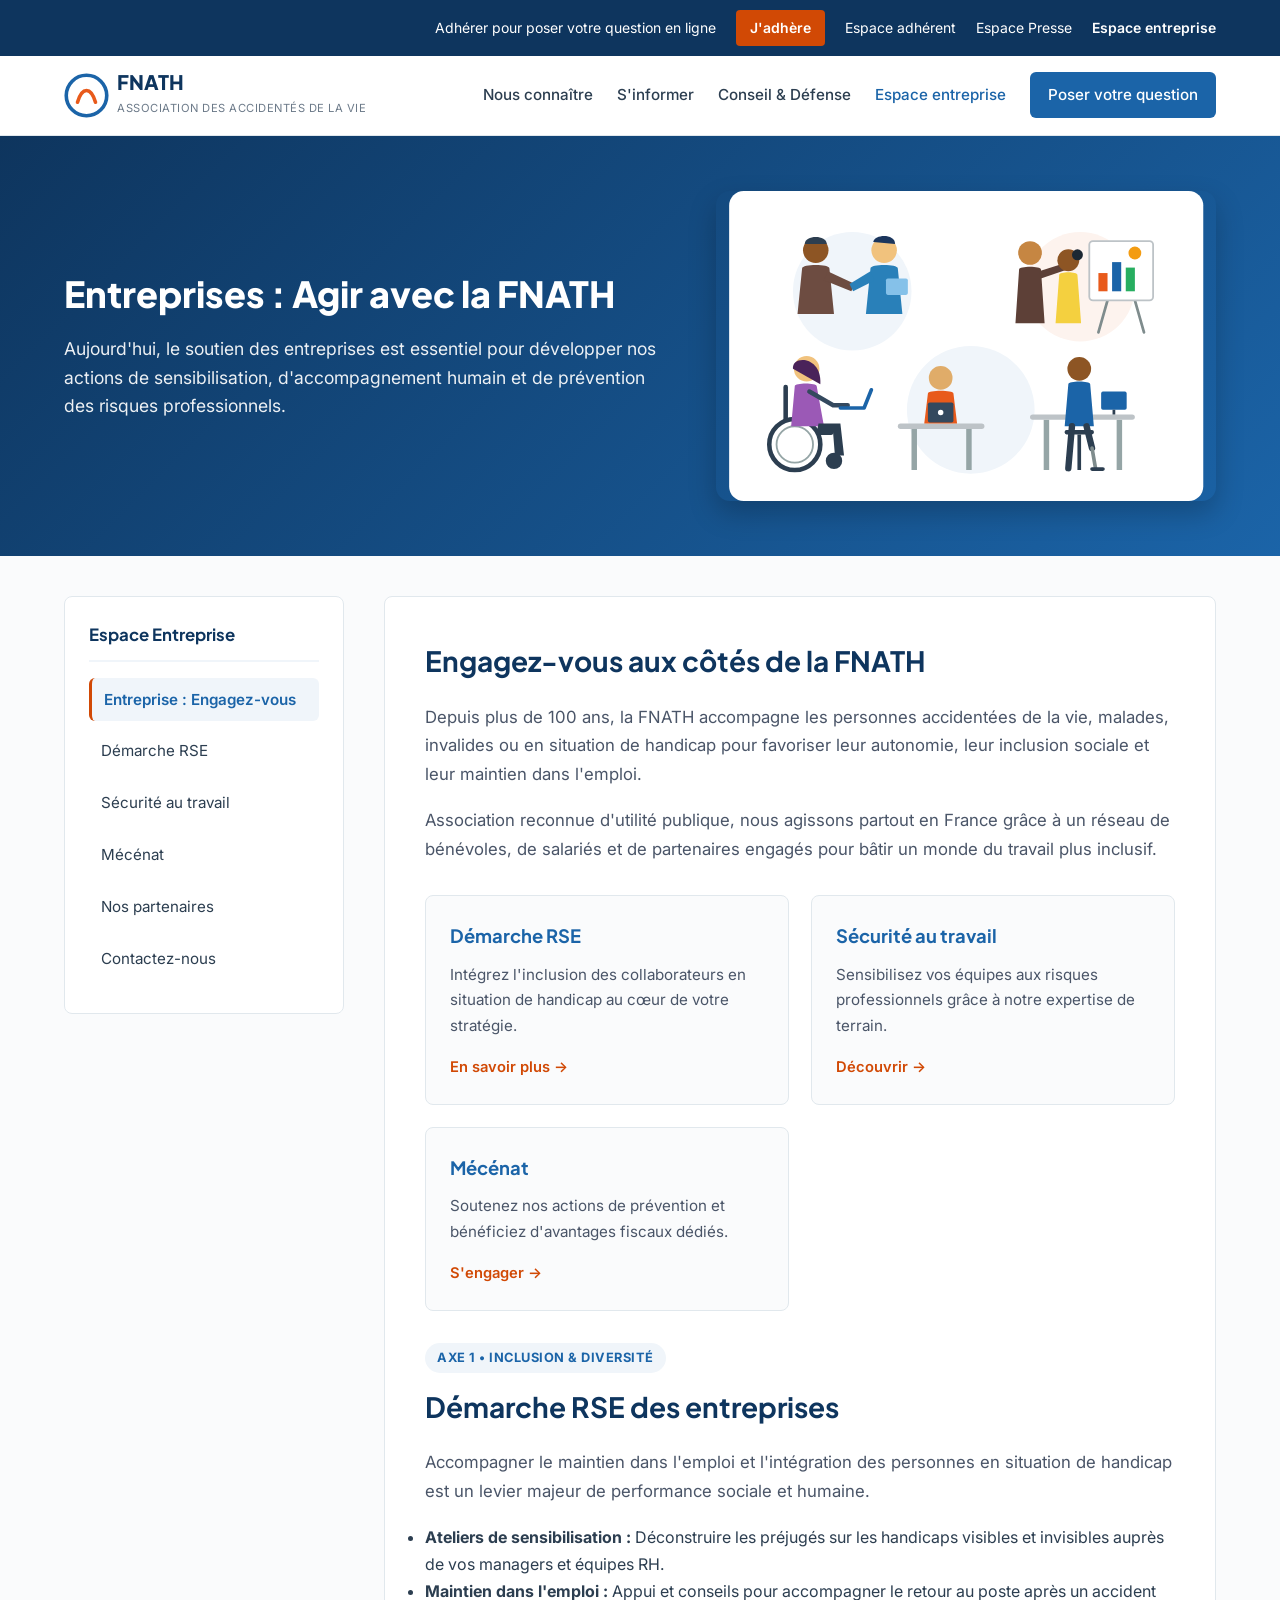
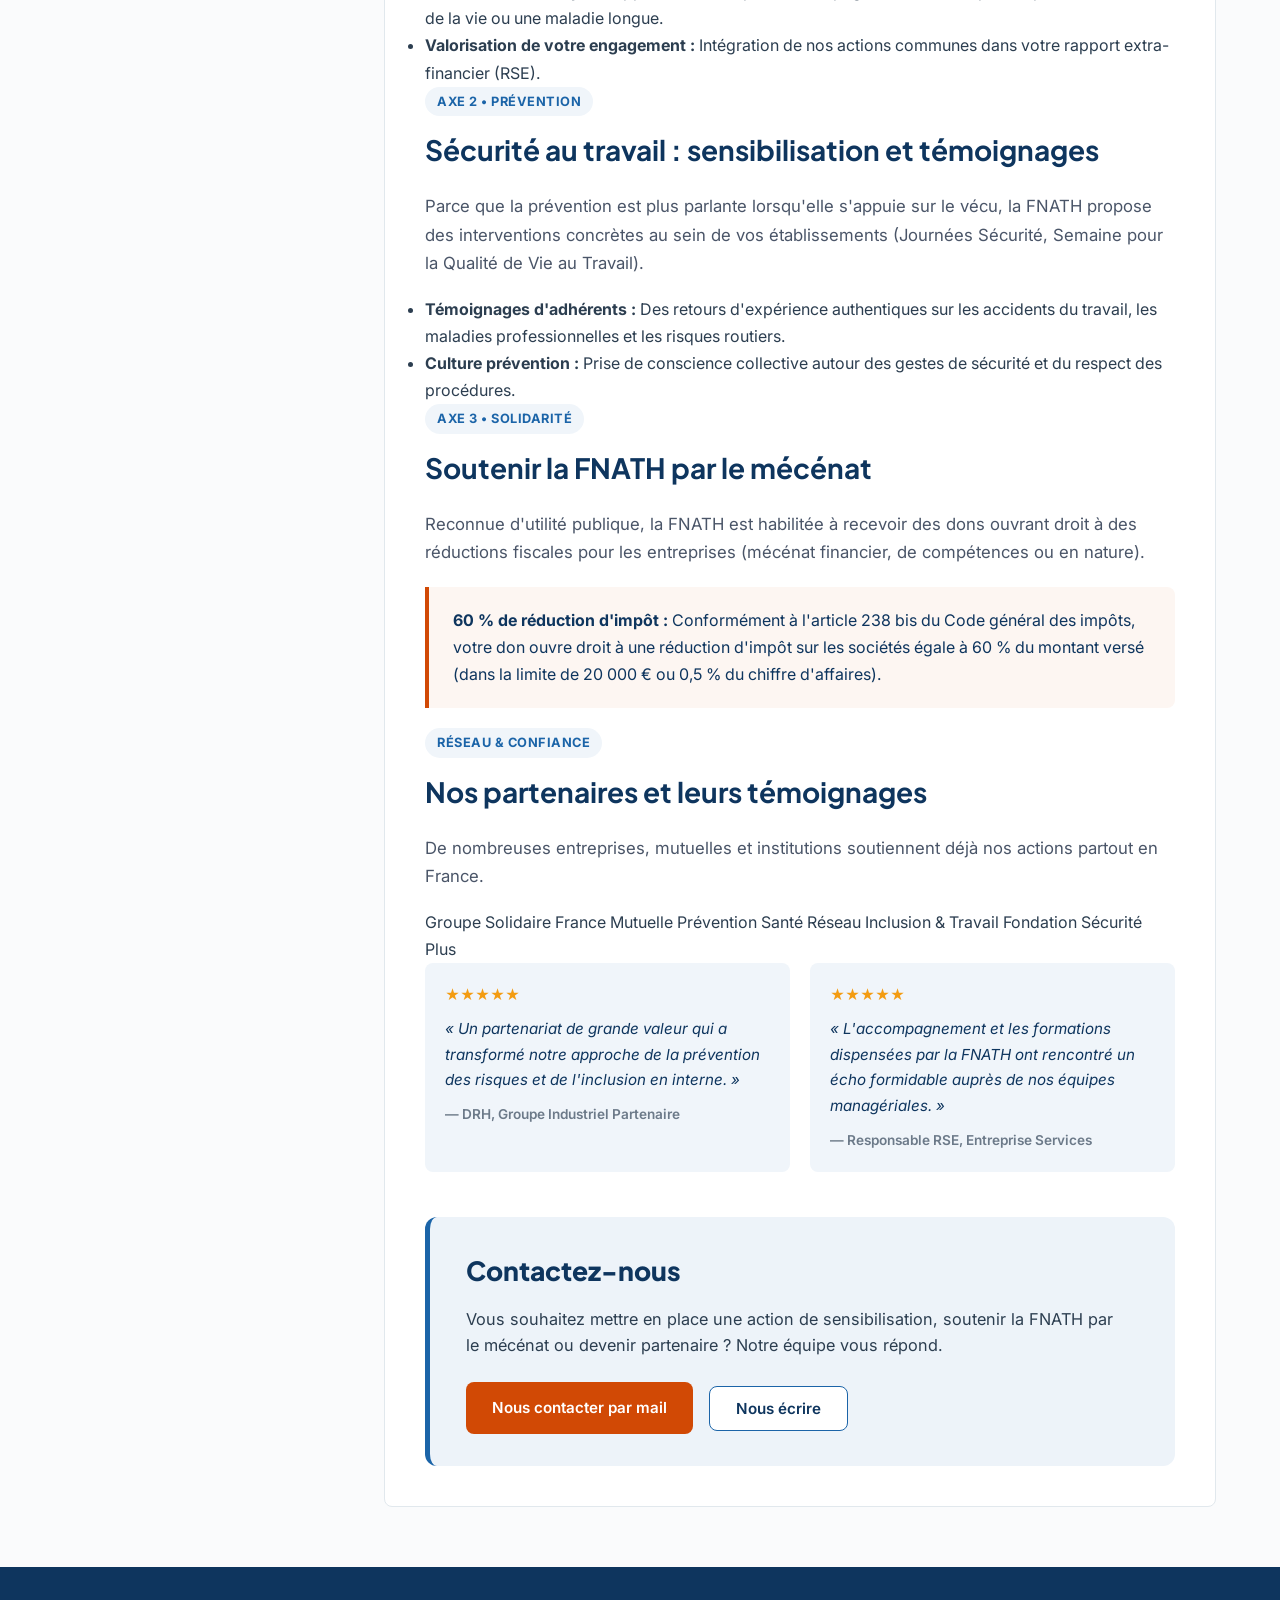
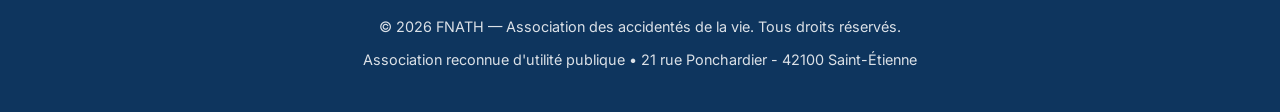
==== index.html @ a6f7bbd9 "Update index.html" ====
<!DOCTYPE html>
<html lang="fr">
<head>
    <meta charset="UTF-8">
    <meta name="viewport" content="width=device-width, initial-scale=1.0">
    <title>Espace Entreprises – Engagez-vous aux côtés de la FNATH</title>
    <!-- Google Fonts -->
    <link rel="preconnect" href="https://fonts.googleapis.com">
    <link rel="preconnect" href="https://fonts.gstatic.com" crossorigin>
    <link href="https://fonts.googleapis.com/css2?family=Inter:wght@400;500;600&family=Plus+Jakarta+Sans:wght@600;700;800&display=swap" rel="stylesheet">
    <link rel="stylesheet" href="style.css">
</head>
<body>

    <!-- Top Bar -->
    <div class="top-bar">
        <a href="#">Adhérer pour poser votre question en ligne</a>
        <a href="#" class="btn-adherer-top">J'adhère</a>
        <a href="#">Espace adhérent</a>
        <a href="#">Espace Presse</a>
        <a href="#" style="font-weight: 600;">Espace entreprise</a>
    </div>

    <!-- Main Header -->
    <header class="main-header">
        <a href="https://www.fnath.org" class="logo-container">
            <div class="logo-svg">
                <svg width="45" height="45" viewBox="0 0 100 100" fill="none" xmlns="http://www.w3.org/2000/svg">
                    <circle cx="50" cy="50" r="45" stroke="#1B64A8" stroke-width="8"/>
                    <path d="M30 65 C40 30, 60 30, 70 65" stroke="#E85A1B" stroke-width="8" stroke-linecap="round"/>
                </svg>
                <div class="logo-text">
                    <h1>FNATH</h1>
                    <span>Association des accidentés de la vie</span>
                </div>
            </div>
        </a>
        <nav class="main-nav">
            <a href="#">Nous connaître</a>
            <a href="#">S'informer</a>
            <a href="#">Conseil & Défense</a>
            <a href="#" class="active">Espace entreprise</a>
            <a href="#" class="btn-question">Poser votre question</a>
        </nav>
    </header>

    <!-- Hero Section avec le dessin vectoriel inclusif -->
    <section class="hero-section">
        <div class="hero-content">
            <h2>Entreprises : Agir avec la FNATH</h2>
            <p>Aujourd'hui, le soutien des entreprises est essentiel pour développer nos actions de sensibilisation, d'accompagnement humain et de prévention des risques professionnels.</p>
        </div>
        <div class="hero-illustration">
            <svg viewBox="0 0 520 340" fill="none" xmlns="http://www.w3.org/2000/svg" role="img" aria-label="Illustration de collaborateurs en situation de handicap travaillant ensemble">
                <rect width="520" height="340" rx="16" fill="#FFFFFF"/>
                <circle cx="135" cy="110" r="65" fill="#F0F5FA"/>
                <circle cx="385" cy="105" r="60" fill="#FDF3EE"/>
                <circle cx="265" cy="240" r="70" fill="#F0F5FA"/>

                <!-- Scène 1 : Poignée de main -->
                <circle cx="95" cy="65" r="14" fill="#8D5524"/>
                <path d="M83 58 C83 48, 107 48, 107 58" fill="#2C3E50"/>
                <path d="M75 135 L80 85 C80 80, 110 80, 110 85 L115 135 Z" fill="#6D4C41"/>
                <path d="M108 88 L138 102 L134 110 L104 98 Z" fill="#6D4C41"/>
                <circle cx="170" cy="65" r="14" fill="#F1C27D"/>
                <path d="M158 56 C160 47, 182 47, 182 58" fill="#1B365D"/>
                <path d="M150 135 L155 85 C155 80, 185 80, 185 85 L190 135 Z" fill="#2980B9"/>
                <path d="M155 88 L132 102 L136 110 L160 98 Z" fill="#2980B9"/>
                <rect x="172" y="96" width="24" height="18" rx="2" fill="#85C1E9"/>

                <!-- Scène 2 : Présentation -->
                <line x1="415" y1="120" x2="405" y2="155" stroke="#7F8C8D" stroke-width="3" stroke-linecap="round"/>
                <line x1="445" y1="120" x2="455" y2="155" stroke="#7F8C8D" stroke-width="3" stroke-linecap="round"/>
                <rect x="395" y="55" width="70" height="65" rx="4" fill="#FFFFFF" stroke="#BDC3C7" stroke-width="2"/>
                <rect x="405" y="90" width="10" height="20" fill="#E85A1B"/>
                <rect x="420" y="78" width="10" height="32" fill="#1B64A8"/>
                <rect x="435" y="84" width="10" height="26" fill="#27AE60"/>
                <circle cx="445" cy="68" r="7" fill="#F39C12"/>
                <circle cx="330" cy="68" r="13" fill="#C68642"/>
                <path d="M314 145 L318 86 C318 82, 342 82, 342 86 L346 145 Z" fill="#5D4037"/>
                <path d="M340 88 L372 78 L374 85 L342 96 Z" fill="#5D4037"/>
                <circle cx="372" cy="76" r="12" fill="#8D5524"/>
                <circle cx="382" cy="70" r="6" fill="#1C2833"/>
                <path d="M358 145 L362 92 C362 88, 382 88, 382 92 L386 145 Z" fill="#F4D03F"/>

                <!-- Scène 3 : Fauteuil roulant -->
                <path d="M62 215 L62 265 L112 265" stroke="#2C3E50" stroke-width="5" stroke-linecap="round" stroke-linejoin="round"/>
                <circle cx="72" cy="278" r="28" stroke="#2C3E50" stroke-width="5" fill="#FFFFFF"/>
                <circle cx="72" cy="278" r="20" stroke="#95A5A6" stroke-width="2"/>
                <circle cx="115" cy="296" r="9" fill="#2C3E50"/>
                <circle cx="85" cy="195" r="14" fill="#F1C27D"/>
                <path d="M70 195 C68 180, 102 180, 100 212" fill="#4A235A"/>
                <path d="M68 258 L72 214 C72 210, 96 210, 96 214 L104 258 Z" fill="#9B59B6"/>
                <path d="M98 255 L122 255 L126 290 L116 290 L114 265 L96 265 Z" fill="#2C3E50"/>
                <path d="M88 220 L114 235 L130 235" stroke="#34495E" stroke-width="5" stroke-linecap="round"/>
                <path d="M122 238 L148 238 L156 218" stroke="#1B64A8" stroke-width="4" stroke-linecap="round" stroke-linejoin="round"/>

                <!-- Scène 4 : Bureau -->
                <rect x="185" y="255" width="95" height="6" rx="3" fill="#BDC3C7"/>
                <rect x="200" y="261" width="6" height="45" fill="#95A5A6"/>
                <rect x="260" y="261" width="6" height="45" fill="#95A5A6"/>
                <circle cx="232" cy="205" r="13" fill="#E0AC69"/>
                <path d="M214 255 L218 222 C218 218, 246 218, 246 222 L250 255 Z" fill="#E85A1B"/>
                <rect x="218" y="232" width="28" height="22" rx="2" fill="#34495E"/>
                <circle cx="232" cy="243" r="3" fill="#FFFFFF"/>

                <!-- Scène 5 : Prothèse -->
                <rect x="330" y="245" width="115" height="6" rx="3" fill="#BDC3C7"/>
                <rect x="345" y="251" width="6" height="55" fill="#95A5A6"/>
                <rect x="425" y="251" width="6" height="55" fill="#95A5A6"/>
                <rect x="368" y="262" width="32" height="5" rx="2" fill="#2C3E50"/>
                <line x1="384" y1="267" x2="384" y2="306" stroke="#2C3E50" stroke-width="4"/>
                <circle cx="384" cy="195" r="13" fill="#8D5524"/>
                <path d="M368 258 L372 212 C372 208, 396 208, 396 212 L400 258 Z" fill="#1B64A8"/>
                <path d="M376 258 L372 304" stroke="#2C3E50" stroke-width="7" stroke-linecap="round"/>
                <path d="M392 258 L398 282" stroke="#2C3E50" stroke-width="7" stroke-linecap="round"/>
                <line x1="398" y1="282" x2="402" y2="305" stroke="#7F8C8D" stroke-width="4" stroke-linecap="round"/>
                <path d="M398 305 L410 305" stroke="#2C3E50" stroke-width="4" stroke-linecap="round"/>
                <rect x="408" y="220" width="28" height="20" rx="2" fill="#1B64A8"/>
                <line x1="422" y1="240" x2="422" y2="245" stroke="#2C3E50" stroke-width="3"/>
            </svg>
        </div>
    </section>

    <!-- Layout with Sidebar & Content -->
    <div class="container-layout">
        <!-- Sidebar Navigation avec ancres fonctionnelles -->
        <aside class="sidebar">
            <h3>Espace Entreprise</h3>
            <ul>
                <li><a href="#engager" class="active">Entreprise : Engagez-vous</a></li>
                <li><a href="#demarche-rse">Démarche RSE</a></li>
                <li><a href="#securite-travail">Sécurité au travail</a></li>
                <li><a href="#mecenat">Mécénat</a></li>
                <li><a href="#partenaires">Nos partenaires</a></li>
                <li><a href="#contactez-nous">Contactez-nous</a></li>
            </ul>
        </aside>

        <!-- Main Content Area -->
        <main class="content-main">
            <!-- 1. Introduction -->
            <section id="engager" class="content-section">
                <h2>Engagez-vous aux côtés de la FNATH</h2>
                <p>Depuis plus de 100 ans, la FNATH accompagne les personnes accidentées de la vie, malades, invalides ou en situation de handicap pour favoriser leur autonomie, leur inclusion sociale et leur maintien dans l'emploi.</p>
                <p>Association reconnue d'utilité publique, nous agissons partout en France grâce à un réseau de bénévoles, de salariés et de partenaires engagés pour bâtir un monde du travail plus inclusif.</p>

                <div class="pillars-grid">
                    <div class="pillar-card">
                        <h3>Démarche RSE</h3>
                        <p>Intégrez l'inclusion des collaborateurs en situation de handicap au cœur de votre stratégie.</p>
                        <a href="#demarche-rse" class="card-link">En savoir plus →</a>
                    </div>
                    <div class="pillar-card">
                        <h3>Sécurité au travail</h3>
                        <p>Sensibilisez vos équipes aux risques professionnels grâce à notre expertise de terrain.</p>
                        <a href="#securite-travail" class="card-link">Découvrir →</a>
                    </div>
                    <div class="pillar-card">
                        <h3>Mécénat</h3>
                        <p>Soutenez nos actions de prévention et bénéficiez d'avantages fiscaux dédiés.</p>
                        <a href="#mecenat" class="card-link">S'engager →</a>
                    </div>
                </div>
            </section>

            <!-- 2. Rubrique Démarche RSE -->
            <section id="demarche-rse" class="content-section section-divider">
                <span class="section-badge">Axe 1 • Inclusion & Diversité</span>
                <h2>Démarche RSE des entreprises</h2>
                <p>Accompagner le maintien dans l'emploi et l'intégration des personnes en situation de handicap est un levier majeur de performance sociale et humaine.</p>
                <ul class="feature-list">
                    <li><strong>Ateliers de sensibilisation :</strong> Déconstruire les préjugés sur les handicaps visibles et invisibles auprès de vos managers et équipes RH.</li>
                    <li><strong>Maintien dans l'emploi :</strong> Appui et conseils pour accompagner le retour au poste après un accident de la vie ou une maladie longue.</li>
                    <li><strong>Valorisation de votre engagement :</strong> Intégration de nos actions communes dans votre rapport extra-financier (RSE).</li>
                </ul>
            </section>

            <!-- 3. Rubrique Sécurité au travail -->
            <section id="securite-travail" class="content-section section-divider">
                <span class="section-badge">Axe 2 • Prévention</span>
                <h2>Sécurité au travail : sensibilisation et témoignages</h2>
                <p>Parce que la prévention est plus parlante lorsqu'elle s'appuie sur le vécu, la FNATH propose des interventions concrètes au sein de vos établissements (Journées Sécurité, Semaine pour la Qualité de Vie au Travail).</p>
                <ul class="feature-list">
                    <li><strong>Témoignages d'adhérents :</strong> Des retours d'expérience authentiques sur les accidents du travail, les maladies professionnelles et les risques routiers.</li>
                    <li><strong>Culture prévention :</strong> Prise de conscience collective autour des gestes de sécurité et du respect des procédures.</li>
                </ul>
            </section>

            <!-- 4. Rubrique Mécénat -->
            <section id="mecenat" class="content-section section-divider">
                <span class="section-badge">Axe 3 • Solidarité</span>
                <h2>Soutenir la FNATH par le mécénat</h2>
                <p>Reconnue d'utilité publique, la FNATH est habilitée à recevoir des dons ouvrant droit à des réductions fiscales pour les entreprises (mécénat financier, de compétences ou en nature).</p>
                <div class="mecenat-highlight">
                    <strong>60 % de réduction d'impôt :</strong> Conformément à l'article 238 bis du Code général des impôts, votre don ouvre droit à une réduction d'impôt sur les sociétés égale à 60 % du montant versé (dans la limite de 20 000 € ou 0,5 % du chiffre d'affaires).
                </div>
            </section>

            <!-- 5. Rubrique Nos partenaires & Avis -->
            <section id="partenaires" class="content-section section-divider">
                <span class="section-badge">Réseau & Confiance</span>
                <h2>Nos partenaires et leurs témoignages</h2>
                <p>De nombreuses entreprises, mutuelles et institutions soutiennent déjà nos actions partout en France.</p>
                
                <div class="partners-logos">
                    <span class="partner-pill">Groupe Solidaire France</span>
                    <span class="partner-pill">Mutuelle Prévention Santé</span>
                    <span class="partner-pill">Réseau Inclusion & Travail</span>
                    <span class="partner-pill">Fondation Sécurité Plus</span>
                </div>

                <div class="testimonials-grid">
                    <div class="testimonial-card">
                        <div class="stars">★★★★★</div>
                        <p>« Un partenariat de grande valeur qui a transformé notre approche de la prévention des risques et de l'inclusion en interne. »</p>
                        <div class="testimonial-author">— DRH, Groupe Industriel Partenaire</div>
                    </div>
                    <div class="testimonial-card">
                        <div class="stars">★★★★★</div>
                        <p>« L'accompagnement et les formations dispensées par la FNATH ont rencontré un écho formidable auprès de nos équipes managériales. »</p>
                        <div class="testimonial-author">— Responsable RSE, Entreprise Services</div>
                    </div>
                </div>
            </section>

            <!-- 6. Rubrique Contactez-nous -->
            <section class="contact-card-fnath" id="contactez-nous">
                <h3>Contactez-nous</h3>
                <p>Vous souhaitez mettre en place une action de sensibilisation, soutenir la FNATH par le mécénat ou devenir partenaire ? Notre équipe vous répond.</p>
                <div class="contact-actions">
                    <a href="mailto:communication@fnath.com" class="btn-mail-orange">Nous contacter par mail</a>
                    <button type="button" class="btn-ecrire-outline" id="btn-toggle-form">Nous écrire</button>
                </div>

                <form class="contact-inline-form" id="contact-form" hidden>
                    <div class="form-row">
                        <input type="text" placeholder="Nom de votre entreprise" required>
                        <input type="email" placeholder="Votre email professionnel" required>
                    </div>
                    <textarea rows="3" placeholder="Votre message (RSE, sécurité au travail, mécénat, partenariat...)" required></textarea>
                    <button type="submit" class="btn-mail-orange">Envoyer le message</button>
                    <span class="form-feedback" id="form-feedback"></span>
                </form>
            </section>
        </main>
    </div>

    <!-- Footer -->
    <footer>
        <p>&copy; 2026 FNATH — Association des accidentés de la vie. Tous droits réservés.</p>
        <p>Association reconnue d'utilité publique • 21 rue Ponchardier - 42100 Saint-Étienne</p>
    </footer>

    <script src="script.js"></script>
</body>
</html>
---- style.css ----
:root {
    --fnath-dark: #0E355E;
    --fnath-blue: #1B64A8;
    --fnath-blue-light: #F0F5FA;
    --fnath-orange: #D14905;
    --fnath-orange-hover: #B83D00;
    --fnath-text: #2C3E50;
    --fnath-gray: #6C7A89;
    --fnath-bg: #FAFBFC;
    --fnath-border: #E1E8ED;
}

html {
    scroll-behavior: smooth;
}

* {
    box-sizing: border-box;
    margin: 0;
    padding: 0;
}

body {
    font-family: 'Inter', sans-serif;
    color: var(--fnath-text);
    background-color: var(--fnath-bg);
    line-height: 1.7;
}

h1, h2, h3, h4 {
    font-family: 'Plus Jakarta Sans', sans-serif;
    color: var(--fnath-dark);
}

/* Top Bar */
.top-bar {
    background-color: var(--fnath-dark);
    color: #FFFFFF;
    font-size: 0.875rem;
    padding: 10px 5%;
    display: flex;
    justify-content: flex-end;
    align-items: center;
    gap: 20px;
}

.top-bar a {
    color: #FFFFFF;
    text-decoration: none;
    transition: opacity 0.2s;
}

.top-bar a:hover {
    opacity: 0.8;
}

.btn-adherer-top {
    background-color: var(--fnath-orange);
    color: #FFFFFF !important;
    padding: 6px 14px;
    border-radius: 4px;
    font-weight: 600;
}

/* Main Header */
.main-header {
    background-color: #FFFFFF;
    border-bottom: 1px solid var(--fnath-border);
    padding: 15px 5%;
    display: flex;
    justify-content: space-between;
    align-items: center;
    position: sticky;
    top: 0;
    z-index: 1000;
}

.logo-container {
    display: flex;
    align-items: center;
    gap: 12px;
    text-decoration: none;
}

.logo-svg {
    display: flex;
    align-items: center;
    gap: 8px;
}

.logo-text h1 {
    font-size: 1.25rem;
    font-weight: 800;
    color: var(--fnath-dark);
    line-height: 1.1;
}

.logo-text span {
    font-size: 0.7rem;
    color: var(--fnath-gray);
    text-transform: uppercase;
    letter-spacing: 0.5px;
}

.main-nav {
    display: flex;
    align-items: center;
    gap: 24px;
}

.main-nav a {
    text-decoration: none;
    color: var(--fnath-text);
    font-weight: 500;
    font-size: 0.95rem;
    transition: color 0.2s;
}

.main-nav a:hover, .main-nav a.active {
    color: var(--fnath-blue);
}

.btn-question {
    background-color: var(--fnath-blue);
    color: #FFFFFF !important;
    padding: 10px 18px;
    border-radius: 6px;
    font-weight: 600;
    font-size: 0.9rem;
    transition: background 0.2s;
}

.btn-question:hover {
    background-color: var(--fnath-dark);
}

/* Hero Section */
.hero-section {
    background: linear-gradient(135deg, var(--fnath-dark) 0%, var(--fnath-blue) 100%);
    color: #FFFFFF;
    padding: 55px 5%;
    display: grid;
    grid-template-columns: 1.1fr 0.9fr;
    gap: 40px;
    align-items: center;
}

.hero-content h2 {
    font-size: 2.25rem;
    color: #FFFFFF;
    margin-bottom: 20px;
    font-weight: 800;
    line-height: 1.2;
}

.hero-content p {
    font-size: 1.1rem;
    opacity: 0.92;
    line-height: 1.6;
}

.hero-illustration svg {
    width: 100%;
    height: auto;
    max-height: 310px;
    border-radius: 14px;
    box-shadow: 0 12px 28px rgba(0, 0, 0, 0.22);
    display: block;
}

/* Layout with Sidebar */
.container-layout {
    max-width: 1280px;
    margin: 40px auto;
    padding: 0 5%;
    display: grid;
    grid-template-columns: 280px 1fr;
    gap: 40px;
}

/* Sidebar */
.sidebar {
    background: #FFFFFF;
    border: 1px solid var(--fnath-border);
    border-radius: 8px;
    padding: 24px;
    height: fit-content;
    position: sticky;
    top: 100px;
}

.sidebar h3 {
    font-size: 1.05rem;
    font-weight: 700;
    color: var(--fnath-dark);
    margin-bottom: 16px;
    padding-bottom: 10px;
    border-bottom: 2px solid var(--fnath-blue-light);
}

.sidebar ul {
    list-style: none;
}

.sidebar li {
    margin-bottom: 8px;
}

.sidebar a {
    text-decoration: none;
    color: var(--fnath-text);
    font-size: 0.95rem;
    display: block;
    padding: 9px 12px;
    border-radius: 6px;
    transition: all 0.2s;
}

.sidebar a:hover {
    background-color: var(--fnath-blue-light);
    color: var(--fnath-blue);
}

.sidebar a.active {
    background-color: var(--fnath-blue-light);
    color: var(--fnath-blue);
    font-weight: 600;
    border-left: 3px solid var(--fnath-orange);
}

/* Main Content */
.content-main {
    background: #FFFFFF;
    border: 1px solid var(--fnath-border);
    border-radius: 8px;
    padding: 40px;
}

.page-view[hidden] {
    display: none;
}

.page-view {
    animation: fadeIn 0.25s ease-in-out;
}

@keyframes fadeIn {
    from { opacity: 0; transform: translateY(6px); }
    to { opacity: 1; transform: translateY(0); }
}

.back-link {
    display: inline-block;
    color: var(--fnath-blue);
    text-decoration: none;
    font-weight: 600;
    font-size: 0.9rem;
    margin-bottom: 16px;
}

.back-link:hover {
    text-decoration: underline;
}

.section-badge {
    display: inline-block;
    background-color: var(--fnath-blue-light);
    color: var(--fnath-blue);
    font-size: 0.8rem;
    font-weight: 700;
    text-transform: uppercase;
    letter-spacing: 0.5px;
    padding: 4px 12px;
    border-radius: 20px;
    margin-bottom: 10px;
}

.content-main h2 {
    font-size: 1.75rem;
    margin-bottom: 18px;
    color: var(--fnath-dark);
}

.content-main p {
    margin-bottom: 18px;
    font-size: 1.05rem;
    color: #4A5568;
}

/* Cards Grid (Accueil) */
.pillars-grid {
    display: grid;
    grid-template-columns: repeat(auto-fit, minmax(240px, 1fr));
    gap: 22px;
    margin: 32px 0;
}

.pillar-card {
    background: var(--fnath-bg);
    border: 1px solid var(--fnath-border);
    border-radius: 8px;
    padding: 24px;
    display: flex;
    flex-direction: column;
    justify-content: space-between;
    transition: transform 0.2s, box-shadow 0.2s;
}

.pillar-card:hover {
    transform: translateY(-3px);
    box-shadow: 0 8px 20px rgba(0,0,0,0.06);
    border-color: var(--fnath-blue);
}

.pillar-card h3 {
    font-size: 1.15rem;
    color: var(--fnath-blue);
    margin-bottom: 10px;
}

.pillar-card p {
    font-size: 0.95rem;
    margin-bottom: 16px;
}

.card-link {
    color: var(--fnath-orange);
    text-decoration: none;
    font-weight: 600;
    font-size: 0.92rem;
}

.card-link:hover {
    text-decoration: underline;
}

/* Sous-pages détaillées (Blocs épurés) */
.detail-cards {
    display: grid;
    grid-template-columns: 1fr;
    gap: 18px;
    margin-top: 25px;
}

.detail-item {
    background-color: var(--fnath-bg);
    border: 1px solid var(--fnath-border);
    border-left: 4px solid var(--fnath-blue);
    border-radius: 8px;
    padding: 22px 24px;
}

.detail-item h4 {
    font-size: 1.1rem;
    color: var(--fnath-dark);
    margin-bottom: 8px;
}

.detail-item p {
    margin-bottom: 0;
    font-size: 0.98rem;
}

.mecenat-highlight {
    background-color: #FDF6F2;
    border-left: 4px solid var(--fnath-orange);
    padding: 20px 24px;
    border-radius: 0 8px 8px 0;
    color: var(--fnath-dark);
    font-size: 1rem;
    margin: 20px 0;
}

/* Testimonials Section */
.testimonials-section {
    margin-top: 45px;
    padding-top: 35px;
    border-top: 1px solid var(--fnath-border);
    scroll-margin-top: 110px;
}

.testimonials-section h3 {
    font-size: 1.35rem;
    margin-bottom: 22px;
}

.testimonials-grid {
    display: grid;
    grid-template-columns: repeat(auto-fit, minmax(280px, 1fr));
    gap: 20px;
}

.testimonial-card {
    background: var(--fnath-blue-light);
    border-radius: 8px;
    padding: 20px;
}

.stars {
    color: #F39C12;
    margin-bottom: 8px;
    font-size: 0.9rem;
}

.testimonial-card p {
    font-size: 0.95rem;
    font-style: italic;
    color: var(--fnath-dark);
    margin-bottom: 10px;
}

.testimonial-author {
    font-size: 0.85rem;
    font-weight: 600;
    color: var(--fnath-gray);
}

/* Rubrique Contactez-nous */
.contact-card-fnath {
    background-color: #EDF3F9;
    border-left: 5px solid var(--fnath-blue);
    border-radius: 12px;
    padding: 32px 36px;
    margin-top: 45px;
    scroll-margin-top: 110px;
}

.contact-card-fnath h3 {
    font-size: 1.65rem;
    font-weight: 800;
    color: var(--fnath-dark);
    margin-bottom: 12px;
}

.contact-card-fnath p {
    color: #2C3E50;
    font-size: 1.02rem;
    max-width: 650px;
    margin-bottom: 24px;
    line-height: 1.6;
}

.contact-actions {
    display: flex;
    flex-wrap: wrap;
    gap: 16px;
    align-items: center;
}

.btn-mail-orange {
    background-color: var(--fnath-orange);
    color: #FFFFFF;
    padding: 13px 26px;
    border-radius: 8px;
    text-decoration: none;
    font-weight: 600;
    font-size: 0.95rem;
    border: none;
    cursor: pointer;
    transition: background-color 0.2s;
    display: inline-block;
}

.btn-mail-orange:hover {
    background-color: var(--fnath-orange-hover);
}

.btn-ecrire-outline {
    background-color: #FFFFFF;
    color: var(--fnath-dark);
    border: 1.5px solid var(--fnath-blue);
    padding: 12px 26px;
    border-radius: 8px;
    font-weight: 600;
    font-size: 0.95rem;
    font-family: inherit;
    cursor: pointer;
    transition: all 0.2s;
}

.btn-ecrire-outline:hover {
    background-color: var(--fnath-blue);
    color: #FFFFFF;
}

/* Formulaire dépliable */
.contact-inline-form {
    margin-top: 24px;
    padding-top: 22px;
    border-top: 1px solid #D3E0EE;
    display: flex;
    flex-direction: column;
    gap: 14px;
    max-width: 600px;
}

.contact-inline-form[hidden] {
    display: none;
}

.form-row {
    display: grid;
    grid-template-columns: 1fr 1fr;
    gap: 12px;
}

.contact-inline-form input,
.contact-inline-form textarea {
    width: 100%;
    padding: 11px 14px;
    border: 1px solid #CBD6E2;
    border-radius: 6px;
    font-family: inherit;
    font-size: 0.95rem;
    background: #FFFFFF;
}

.contact-inline-form input:focus,
.contact-inline-form textarea:focus {
    outline: none;
    border-color: var(--fnath-blue);
}

.form-feedback {
    font-size: 0.9rem;
    font-weight: 600;
    color: #1E7E34;
}

/* Footer */
footer {
    background-color: var(--fnath-dark);
    color: #FFFFFF;
    padding: 40px 5%;
    text-align: center;
    margin-top: 60px;
    font-size: 0.9rem;
}

footer p {
    opacity: 0.85;
    margin-top: 8px;
}

@media (max-width: 900px) {
    .hero-section {
        grid-template-columns: 1fr;
    }
    .container-layout {
        grid-template-columns: 1fr;
    }
    .sidebar {
        position: static;
    }
    .form-row {
        grid-template-columns: 1fr;
    }
}
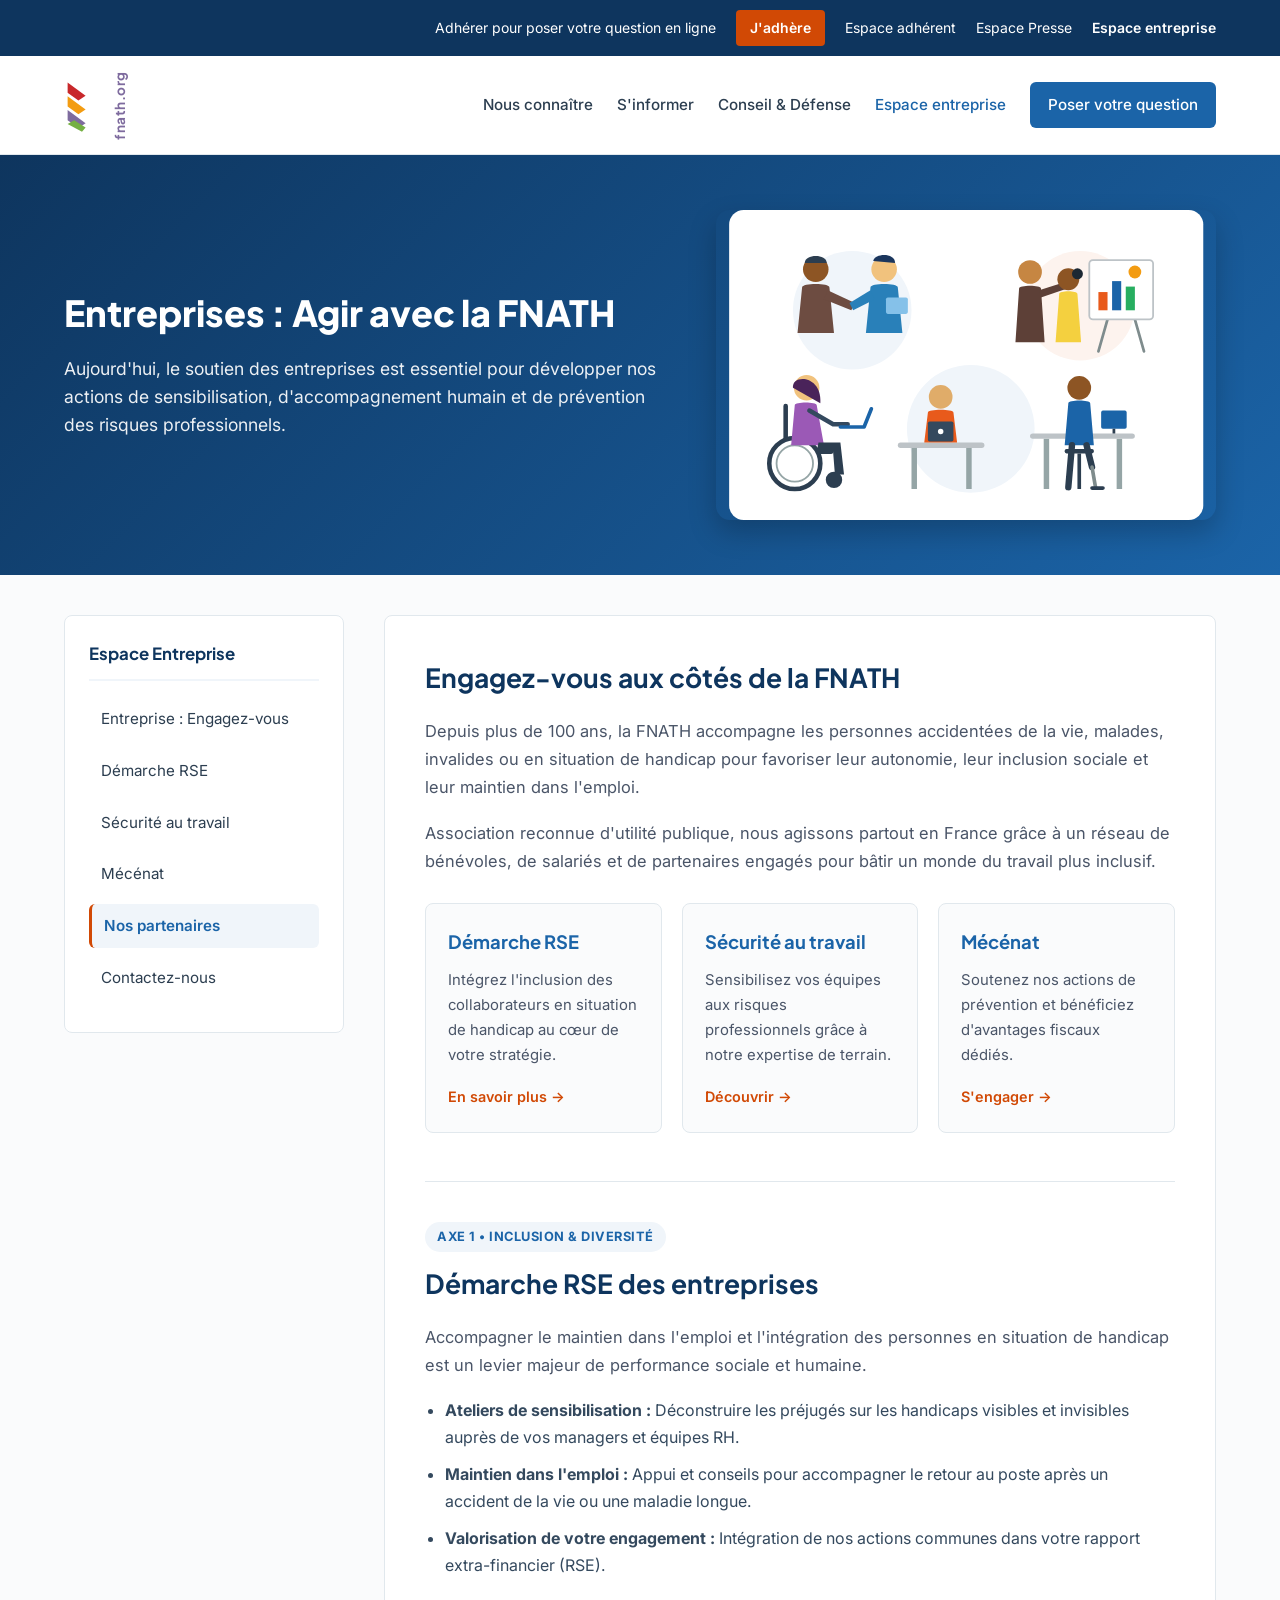
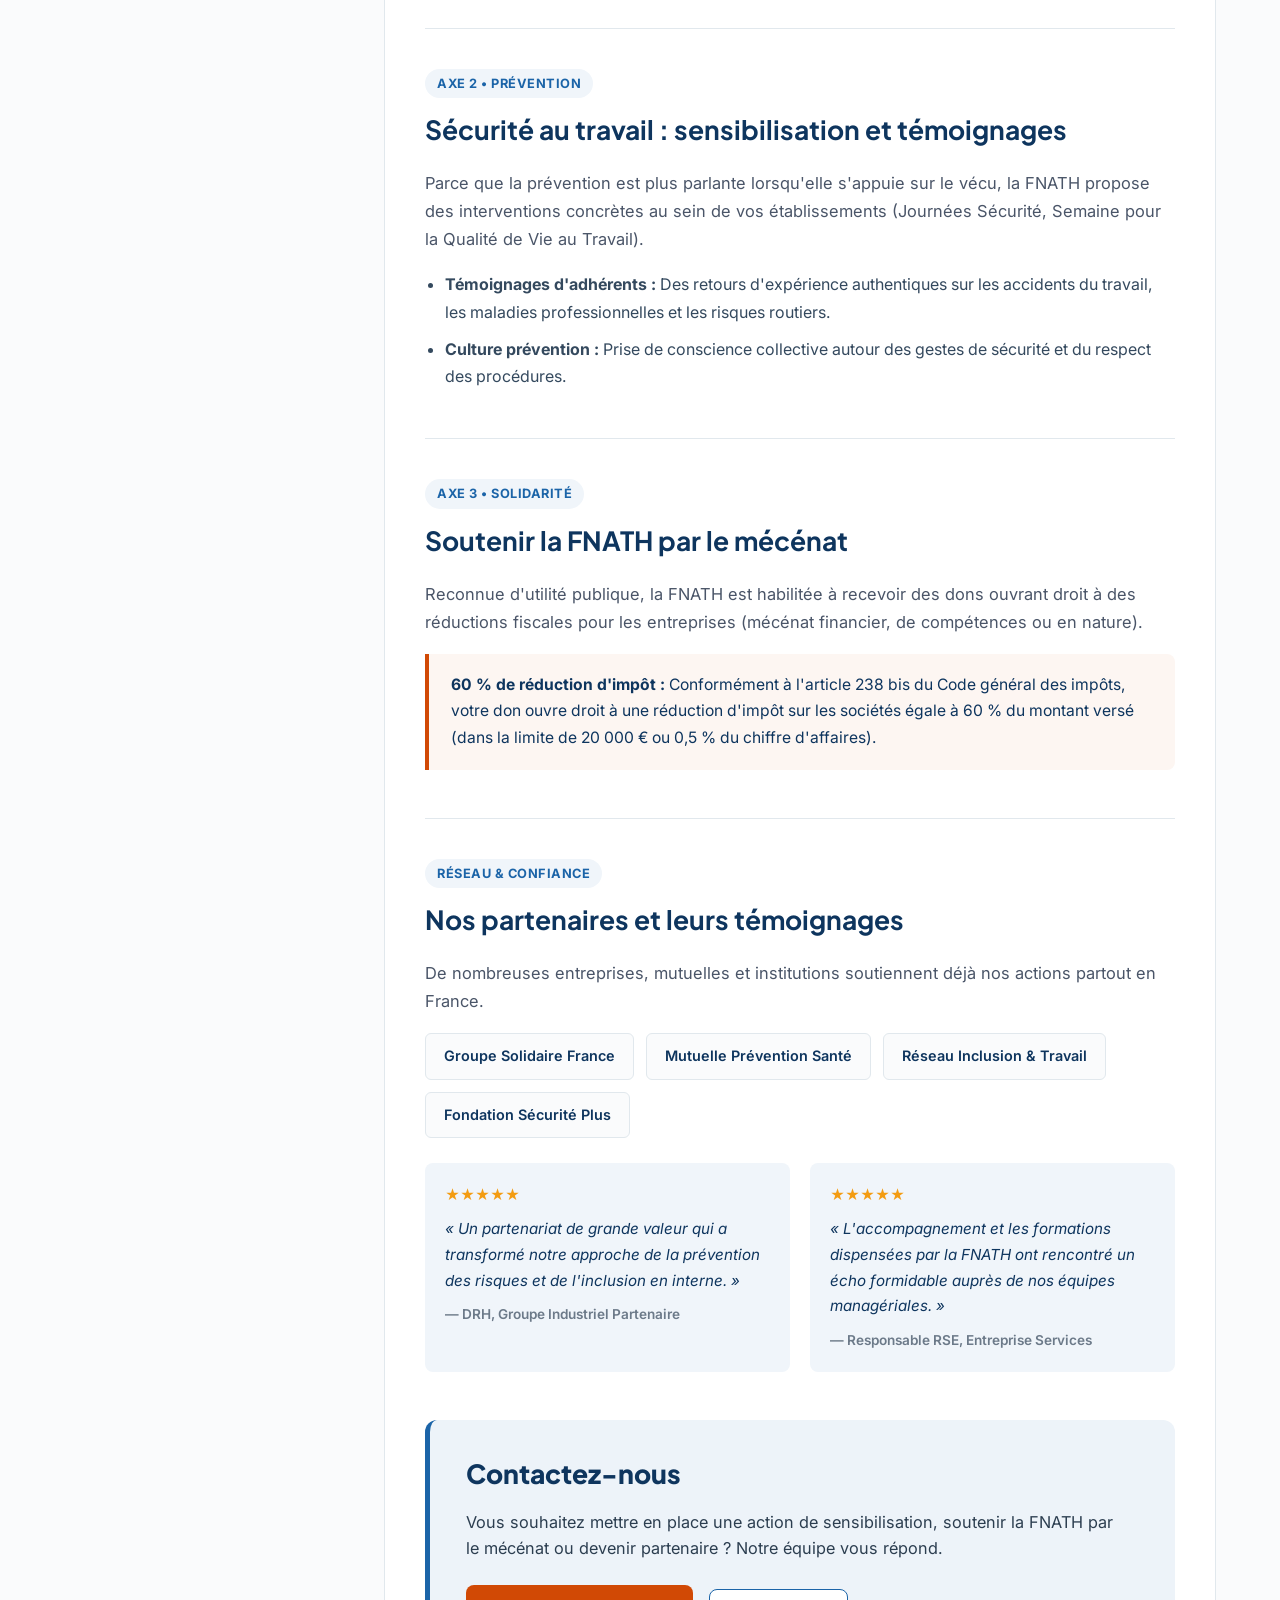
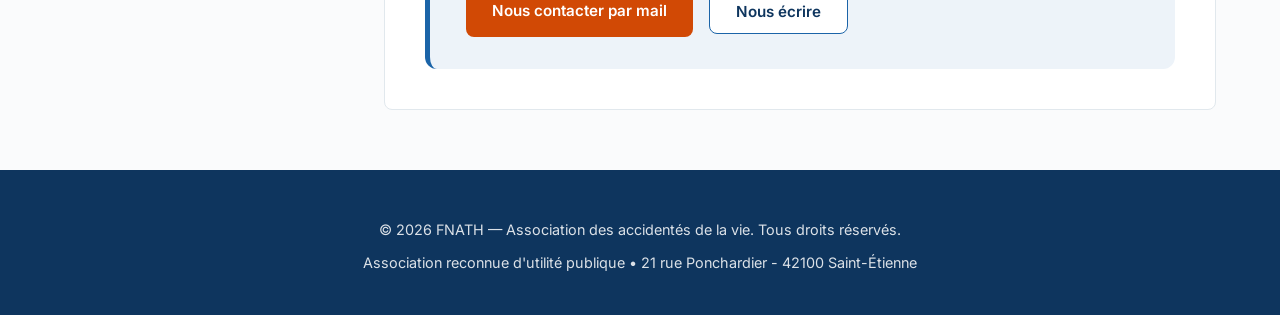
==== commit 24ed976e: "Update index.html" ====
--- a/index.html
+++ b/index.html
@@ -24,15 +24,19 @@
     <!-- Main Header -->
     <header class="main-header">
         <a href="https://www.fnath.org" class="logo-container">
-            <div class="logo-svg">
-                <svg width="45" height="45" viewBox="0 0 100 100" fill="none" xmlns="http://www.w3.org/2000/svg">
-                    <circle cx="50" cy="50" r="45" stroke="#1B64A8" stroke-width="8"/>
-                    <path d="M30 65 C40 30, 60 30, 70 65" stroke="#E85A1B" stroke-width="8" stroke-linecap="round"/>
+            <div class="logo-svg-vrai" style="display: flex; align-items: center; gap: 8px;">
+                <!-- Logo officiel vectoriel FNATH (Chevrons empilés + fnath.org) -->
+                <svg width="36" height="58" viewBox="0 0 60 95" fill="none" xmlns="http://www.w3.org/2000/svg">
+                    <!-- Chevron 1 : Rouge -->
+                    <path d="M6 10 L36 32 L24 40 L6 27 Z" fill="#C8282B"/>
+                    <!-- Chevron 2 : Orange -->
+                    <path d="M6 33 L36 55 L24 63 L6 50 Z" fill="#F39C12"/>
+                    <!-- Chevron 3 : Violet -->
+                    <path d="M6 56 L36 78 L24 86 L6 73 Z" fill="#7E6B9E"/>
+                    <!-- Chevron 4 : Vert -->
+                    <path d="M6 79 L30 92 L36 85 L17 73 Z" fill="#75B043"/>
                 </svg>
-                <div class="logo-text">
-                    <h1>FNATH</h1>
-                    <span>Association des accidentés de la vie</span>
-                </div>
+                <span style="writing-mode: vertical-rl; transform: rotate(180deg); font-family: 'Plus Jakarta Sans', sans-serif; font-weight: 700; font-size: 0.85rem; color: #7E6B9E; letter-spacing: 0.5px;">fnath.org</span>
             </div>
         </a>
         <nav class="main-nav">
--- a/style.css
+++ b/style.css
@@ -236,30 +236,14 @@
     padding: 40px;
 }
 
-.page-view[hidden] {
-    display: none;
-}
-
-.page-view {
-    animation: fadeIn 0.25s ease-in-out;
-}
-
-@keyframes fadeIn {
-    from { opacity: 0; transform: translateY(6px); }
-    to { opacity: 1; transform: translateY(0); }
-}
-
-.back-link {
-    display: inline-block;
-    color: var(--fnath-blue);
-    text-decoration: none;
-    font-weight: 600;
-    font-size: 0.9rem;
-    margin-bottom: 16px;
-}
-
-.back-link:hover {
-    text-decoration: underline;
+.content-section {
+    scroll-margin-top: 110px;
+}
+
+.section-divider {
+    margin-top: 48px;
+    padding-top: 40px;
+    border-top: 1px solid var(--fnath-border);
 }
 
 .section-badge {
@@ -276,33 +260,70 @@
 }
 
 .content-main h2 {
-    font-size: 1.75rem;
-    margin-bottom: 18px;
+    font-size: 1.65rem;
+    margin-bottom: 16px;
     color: var(--fnath-dark);
 }
 
 .content-main p {
     margin-bottom: 18px;
-    font-size: 1.05rem;
+    font-size: 1.03rem;
     color: #4A5568;
 }
 
-/* Cards Grid (Accueil) */
+/* Listes à puces soignées */
+.feature-list {
+    margin: 15px 0 10px 20px;
+    color: #34495E;
+}
+
+.feature-list li {
+    margin-bottom: 10px;
+    font-size: 1rem;
+}
+
+/* Encart fiscal Mécénat */
+.mecenat-highlight {
+    background-color: #FDF6F2;
+    border-left: 4px solid var(--fnath-orange);
+    padding: 18px 22px;
+    border-radius: 0 8px 8px 0;
+    color: var(--fnath-dark);
+    font-size: 0.98rem;
+    margin-top: 15px;
+}
+
+/* Pastilles partenaires */
+.partners-logos {
+    display: flex;
+    flex-wrap: wrap;
+    gap: 12px;
+    margin-bottom: 25px;
+}
+
+.partner-pill {
+    background-color: var(--fnath-bg);
+    border: 1px solid var(--fnath-border);
+    padding: 10px 18px;
+    border-radius: 6px;
+    font-weight: 600;
+    font-size: 0.9rem;
+    color: var(--fnath-dark);
+}
+
+/* Cards Grid */
 .pillars-grid {
     display: grid;
-    grid-template-columns: repeat(auto-fit, minmax(240px, 1fr));
-    gap: 22px;
-    margin: 32px 0;
+    grid-template-columns: repeat(auto-fit, minmax(230px, 1fr));
+    gap: 20px;
+    margin-top: 28px;
 }
 
 .pillar-card {
     background: var(--fnath-bg);
     border: 1px solid var(--fnath-border);
     border-radius: 8px;
-    padding: 24px;
-    display: flex;
-    flex-direction: column;
-    justify-content: space-between;
+    padding: 22px;
     transition: transform 0.2s, box-shadow 0.2s;
 }
 
@@ -319,71 +340,22 @@
 }
 
 .pillar-card p {
-    font-size: 0.95rem;
-    margin-bottom: 16px;
+    font-size: 0.93rem;
+    margin-bottom: 14px;
 }
 
 .card-link {
     color: var(--fnath-orange);
     text-decoration: none;
     font-weight: 600;
-    font-size: 0.92rem;
+    font-size: 0.9rem;
 }
 
 .card-link:hover {
     text-decoration: underline;
 }
 
-/* Sous-pages détaillées (Blocs épurés) */
-.detail-cards {
-    display: grid;
-    grid-template-columns: 1fr;
-    gap: 18px;
-    margin-top: 25px;
-}
-
-.detail-item {
-    background-color: var(--fnath-bg);
-    border: 1px solid var(--fnath-border);
-    border-left: 4px solid var(--fnath-blue);
-    border-radius: 8px;
-    padding: 22px 24px;
-}
-
-.detail-item h4 {
-    font-size: 1.1rem;
-    color: var(--fnath-dark);
-    margin-bottom: 8px;
-}
-
-.detail-item p {
-    margin-bottom: 0;
-    font-size: 0.98rem;
-}
-
-.mecenat-highlight {
-    background-color: #FDF6F2;
-    border-left: 4px solid var(--fnath-orange);
-    padding: 20px 24px;
-    border-radius: 0 8px 8px 0;
-    color: var(--fnath-dark);
-    font-size: 1rem;
-    margin: 20px 0;
-}
-
-/* Testimonials Section */
-.testimonials-section {
-    margin-top: 45px;
-    padding-top: 35px;
-    border-top: 1px solid var(--fnath-border);
-    scroll-margin-top: 110px;
-}
-
-.testimonials-section h3 {
-    font-size: 1.35rem;
-    margin-bottom: 22px;
-}
-
+/* Testimonials Grid */
 .testimonials-grid {
     display: grid;
     grid-template-columns: repeat(auto-fit, minmax(280px, 1fr));
@@ -421,7 +393,7 @@
     border-left: 5px solid var(--fnath-blue);
     border-radius: 12px;
     padding: 32px 36px;
-    margin-top: 45px;
+    margin-top: 48px;
     scroll-margin-top: 110px;
 }
 
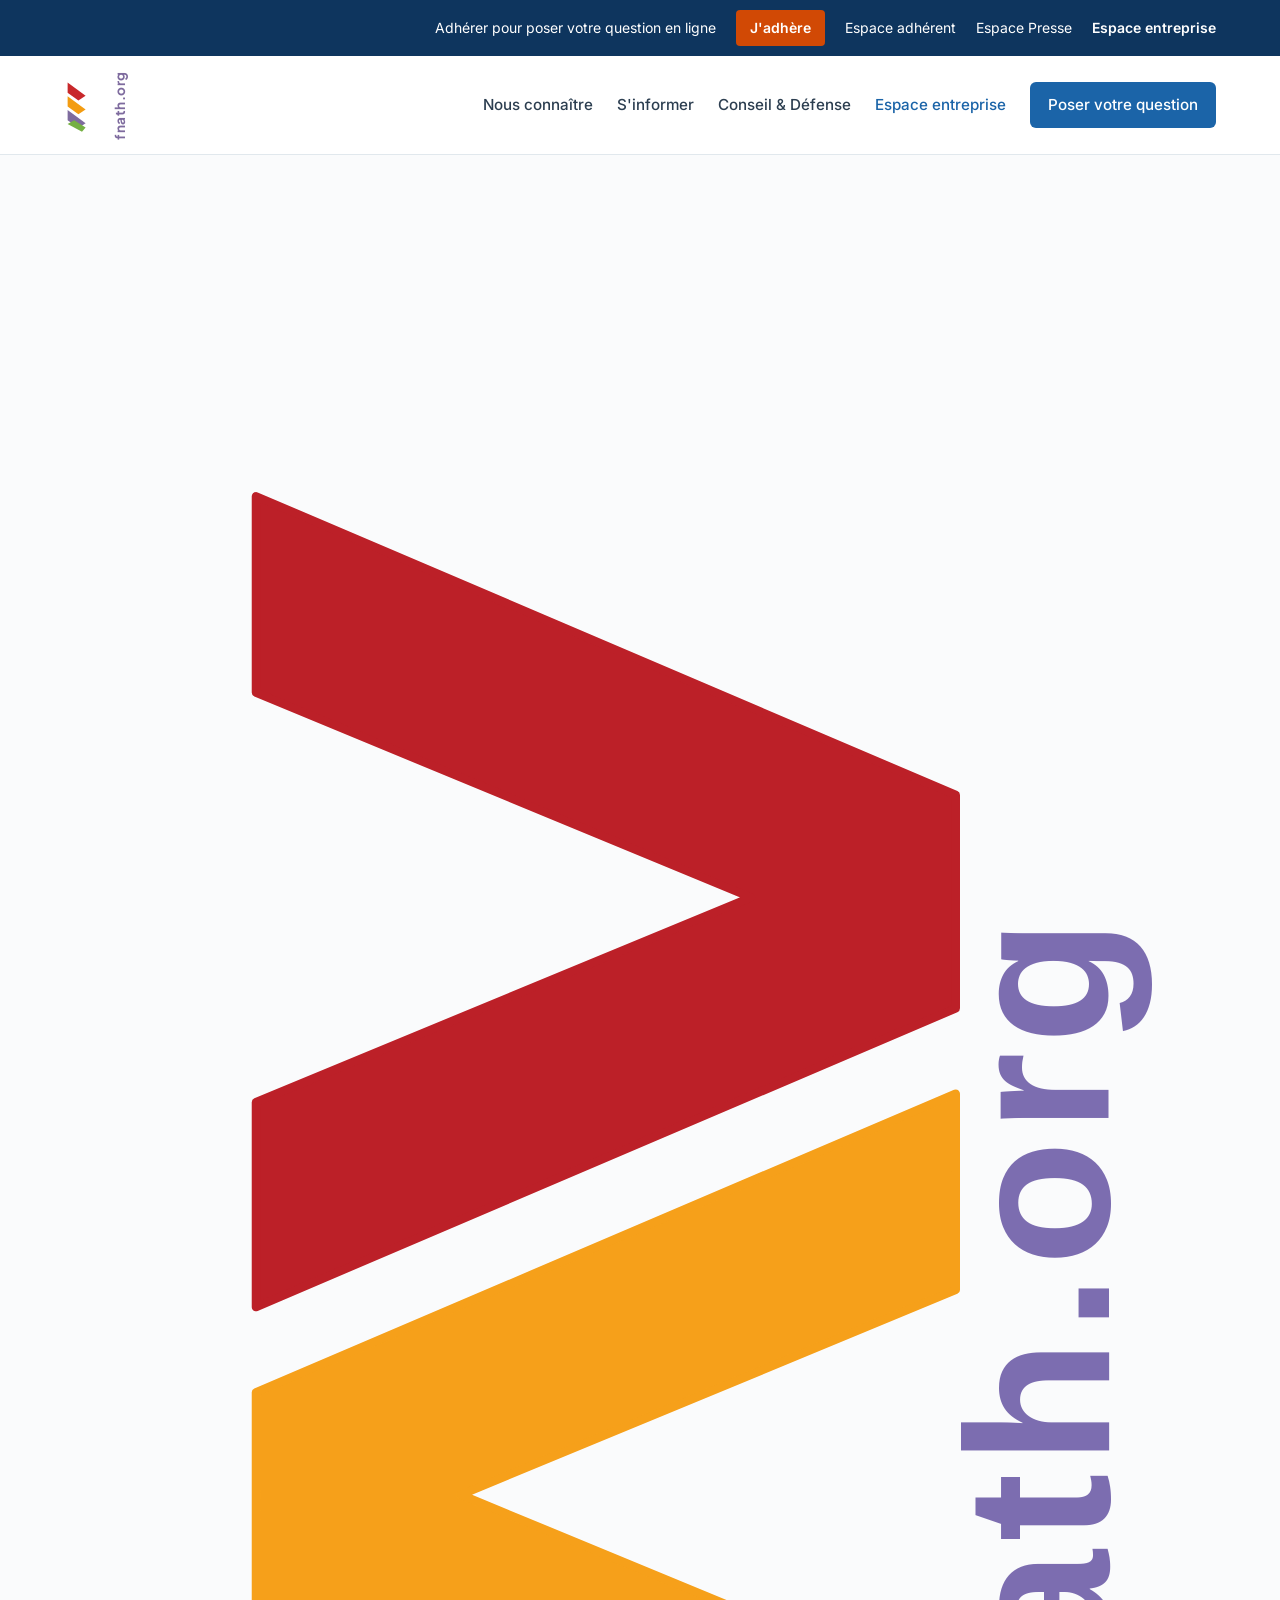
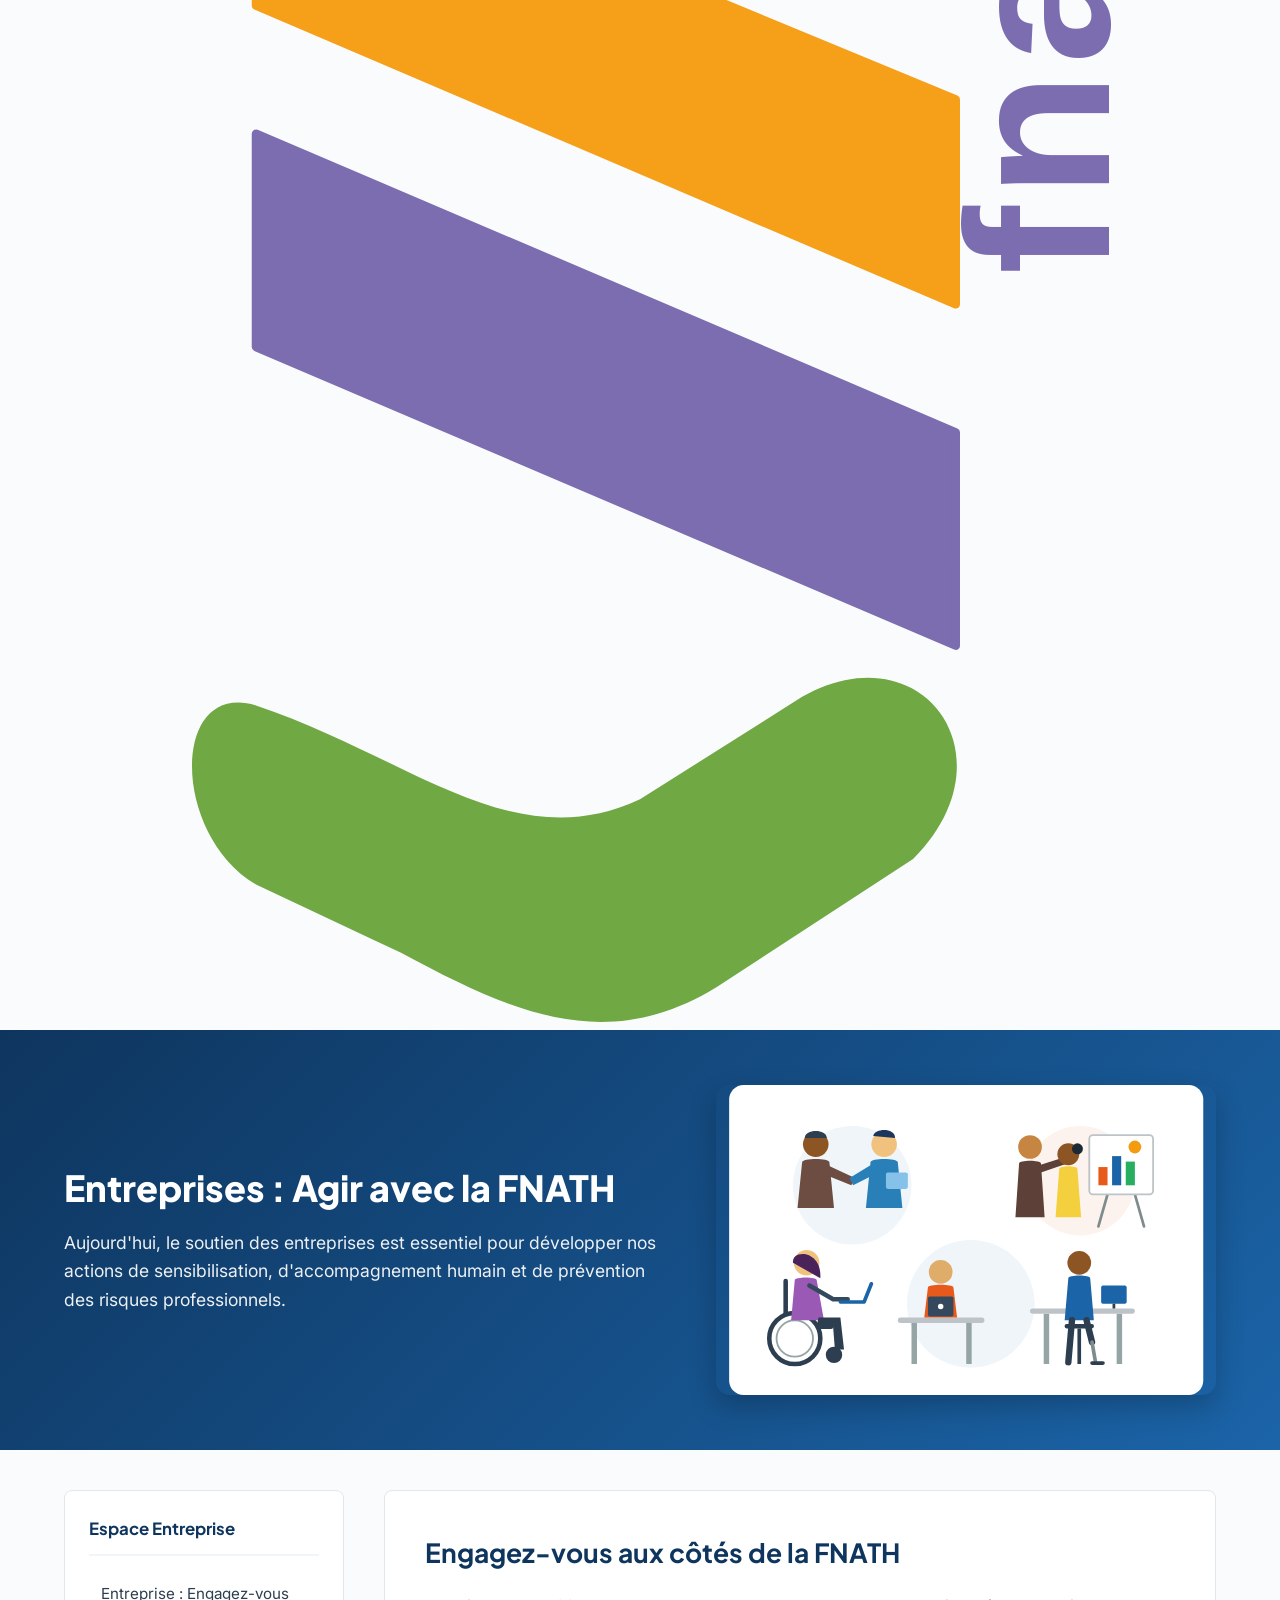
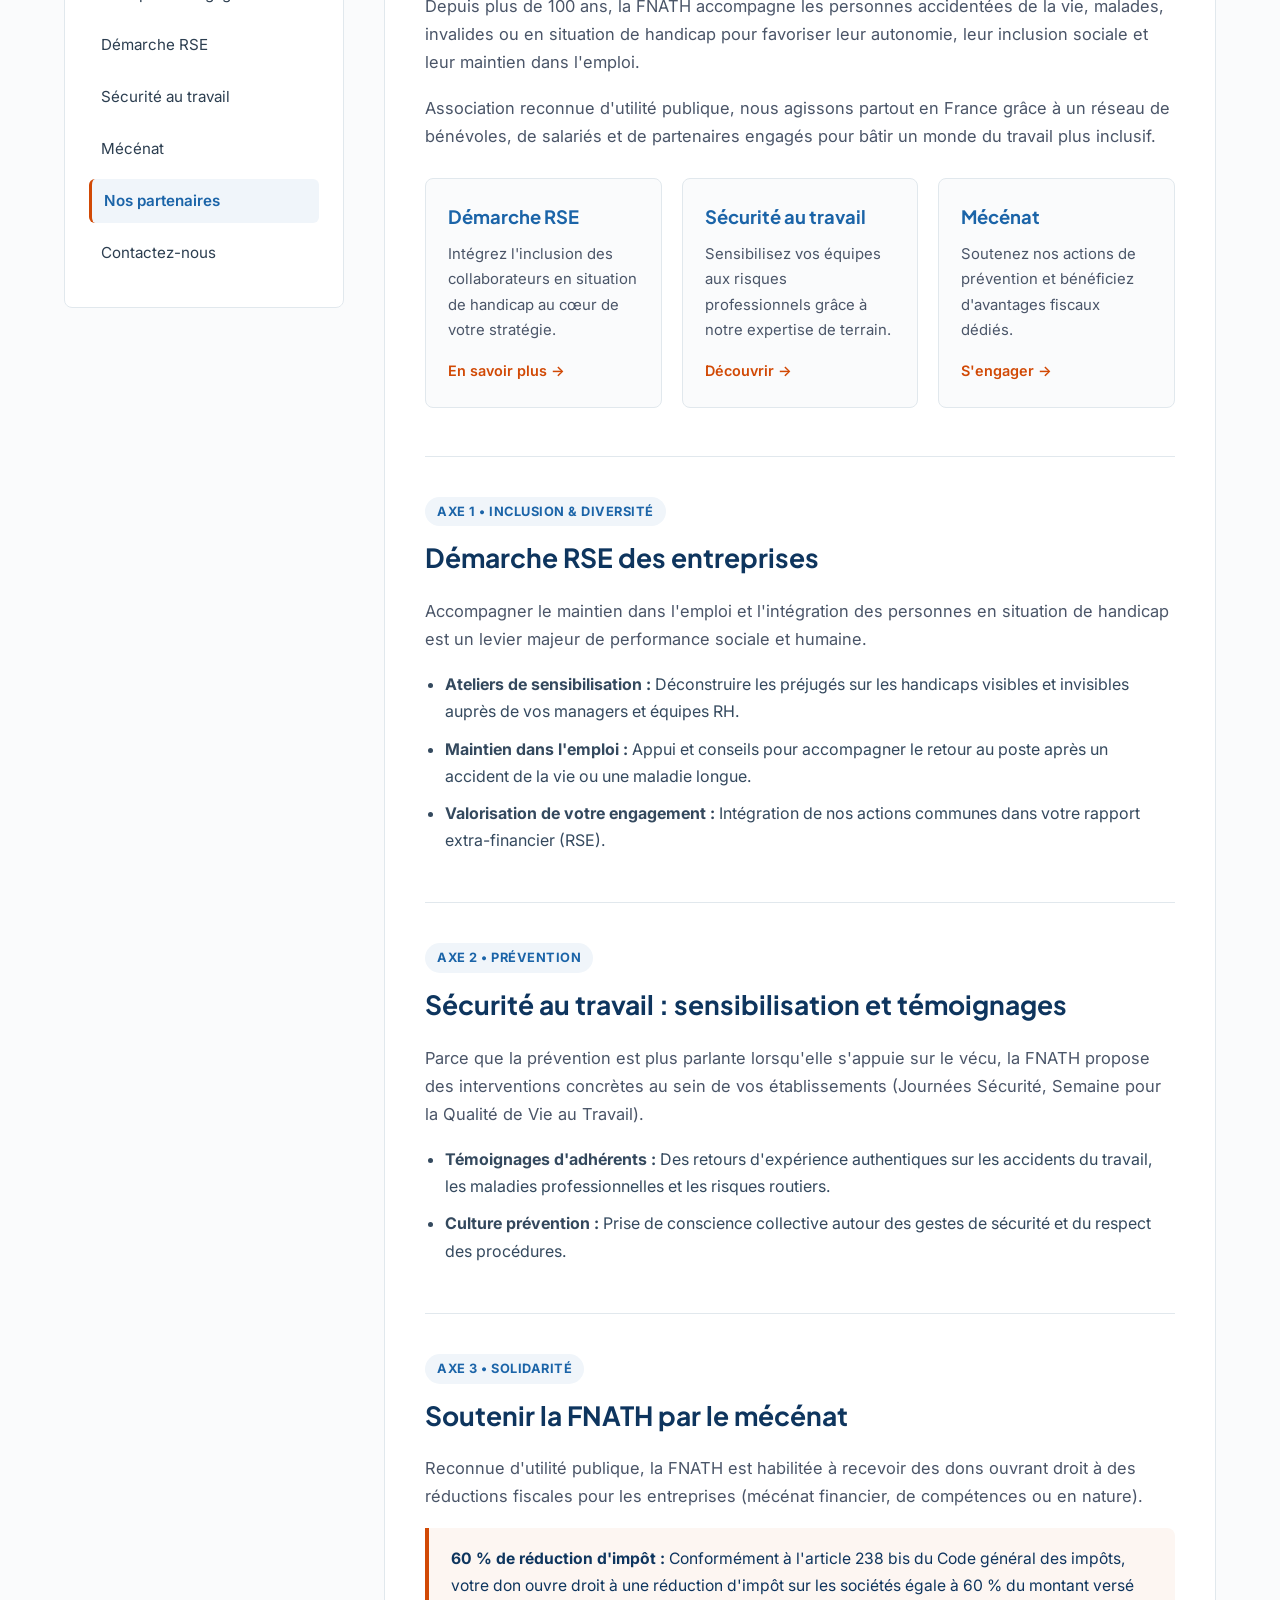
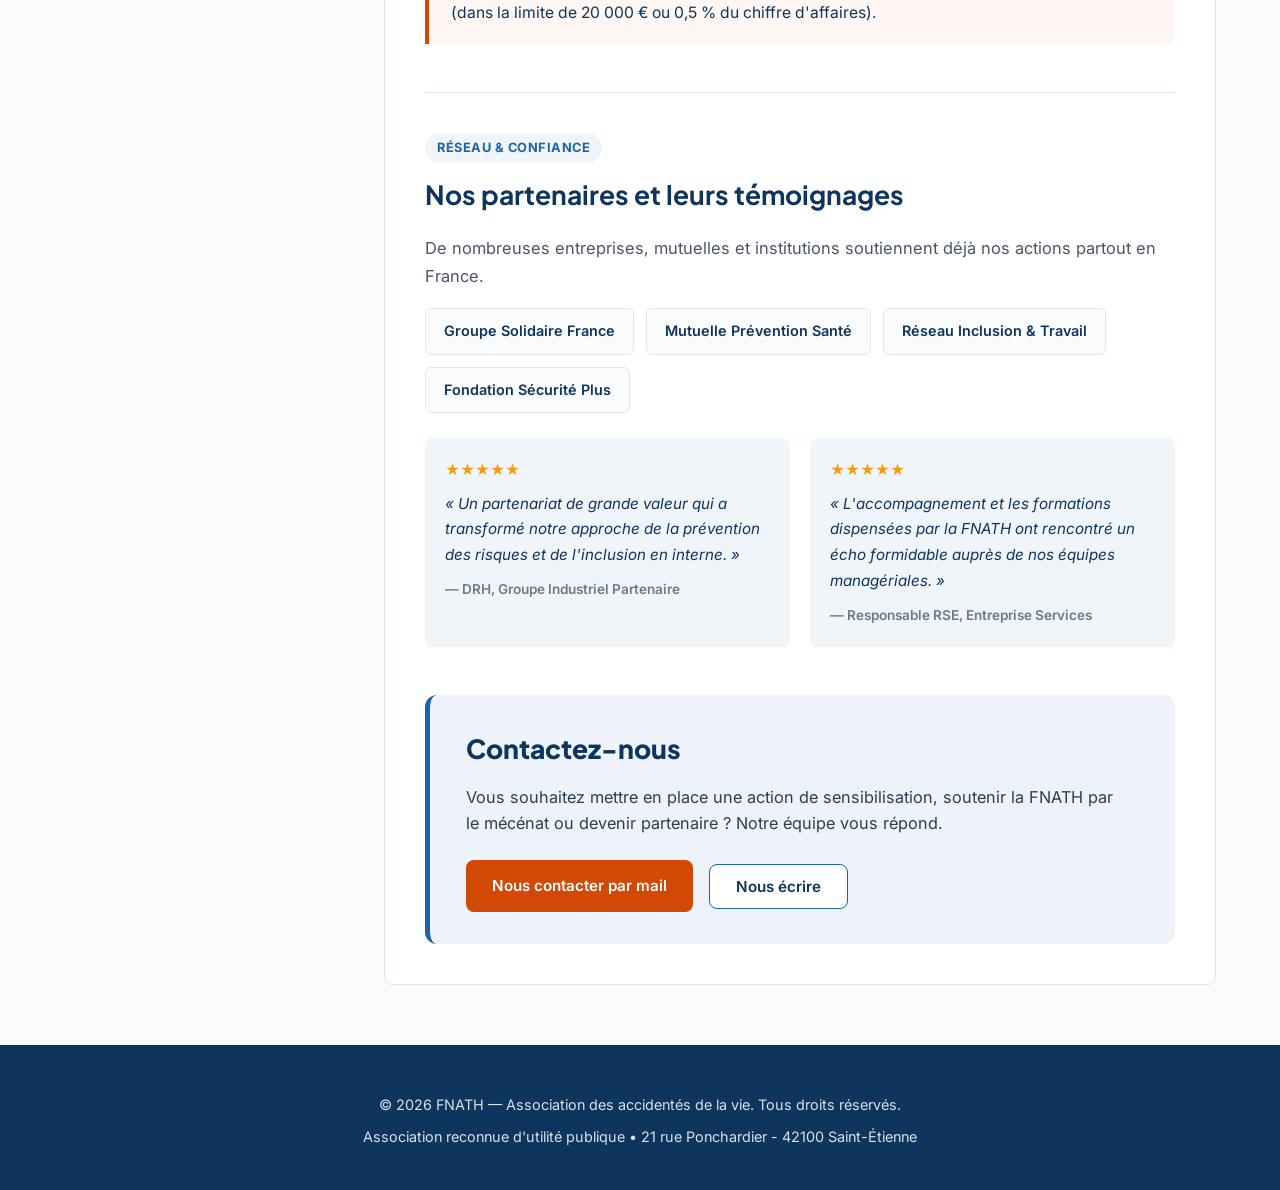
==== commit 12c50dcf: "Update index.html" ====
--- a/index.html
+++ b/index.html
@@ -48,6 +48,63 @@
         </nav>
     </header>
 
+<!-- LOGO FNATH -->
+<a href="https://www.fnath.org" class="logo-container" aria-label="Accueil FNATH">
+
+    <svg class="logo-fnath"
+         viewBox="0 0 150 290"
+         xmlns="http://www.w3.org/2000/svg"
+         role="img"
+         aria-label="Logo FNATH">
+
+        <!-- Chevron rouge -->
+        <path d="M30 40 L112 75 L112 100 L30 135
+                 L30 111 L88 87 L30 63 Z"
+              fill="#BC2028"
+              stroke="#BC2028"
+              stroke-linejoin="round"/>
+
+        <!-- Chevron orange -->
+        <path d="M112 110 L30 145 L30 170 L112 205
+                 L112 181 L54 157 L112 133 Z"
+              fill="#F6A01A"
+              stroke="#F6A01A"
+              stroke-linejoin="round"/>
+
+        <!-- Chevron violet -->
+        <path d="M30 185 L112 220 L112 245 L30 210 Z"
+              fill="#7C6DB0"
+              stroke="#7C6DB0"
+              stroke-linejoin="round"/>
+
+        <!-- Forme verte -->
+        <path d="M30 252
+                 C48 258 60 270 75 263
+                 L94 251
+                 C108 243 119 258 107 270
+                 L84 285
+                 C71 293 60 288 47 281
+                 L30 273
+                 C20 267 20 249 30 252 Z"
+              fill="#70A844"/>
+
+        <!-- Texte vertical -->
+        <text x="130"
+              y="145"
+              transform="rotate(-90 130 145)"
+              text-anchor="middle"
+              font-family="Arial, sans-serif"
+              font-size="24"
+              font-weight="700"
+              letter-spacing="1"
+              fill="#7C6DB0">
+            fnath.org
+        </text>
+
+    </svg>
+
+</a>
+
     <!-- Hero Section avec le dessin vectoriel inclusif -->
     <section class="hero-section">
         <div class="hero-content">
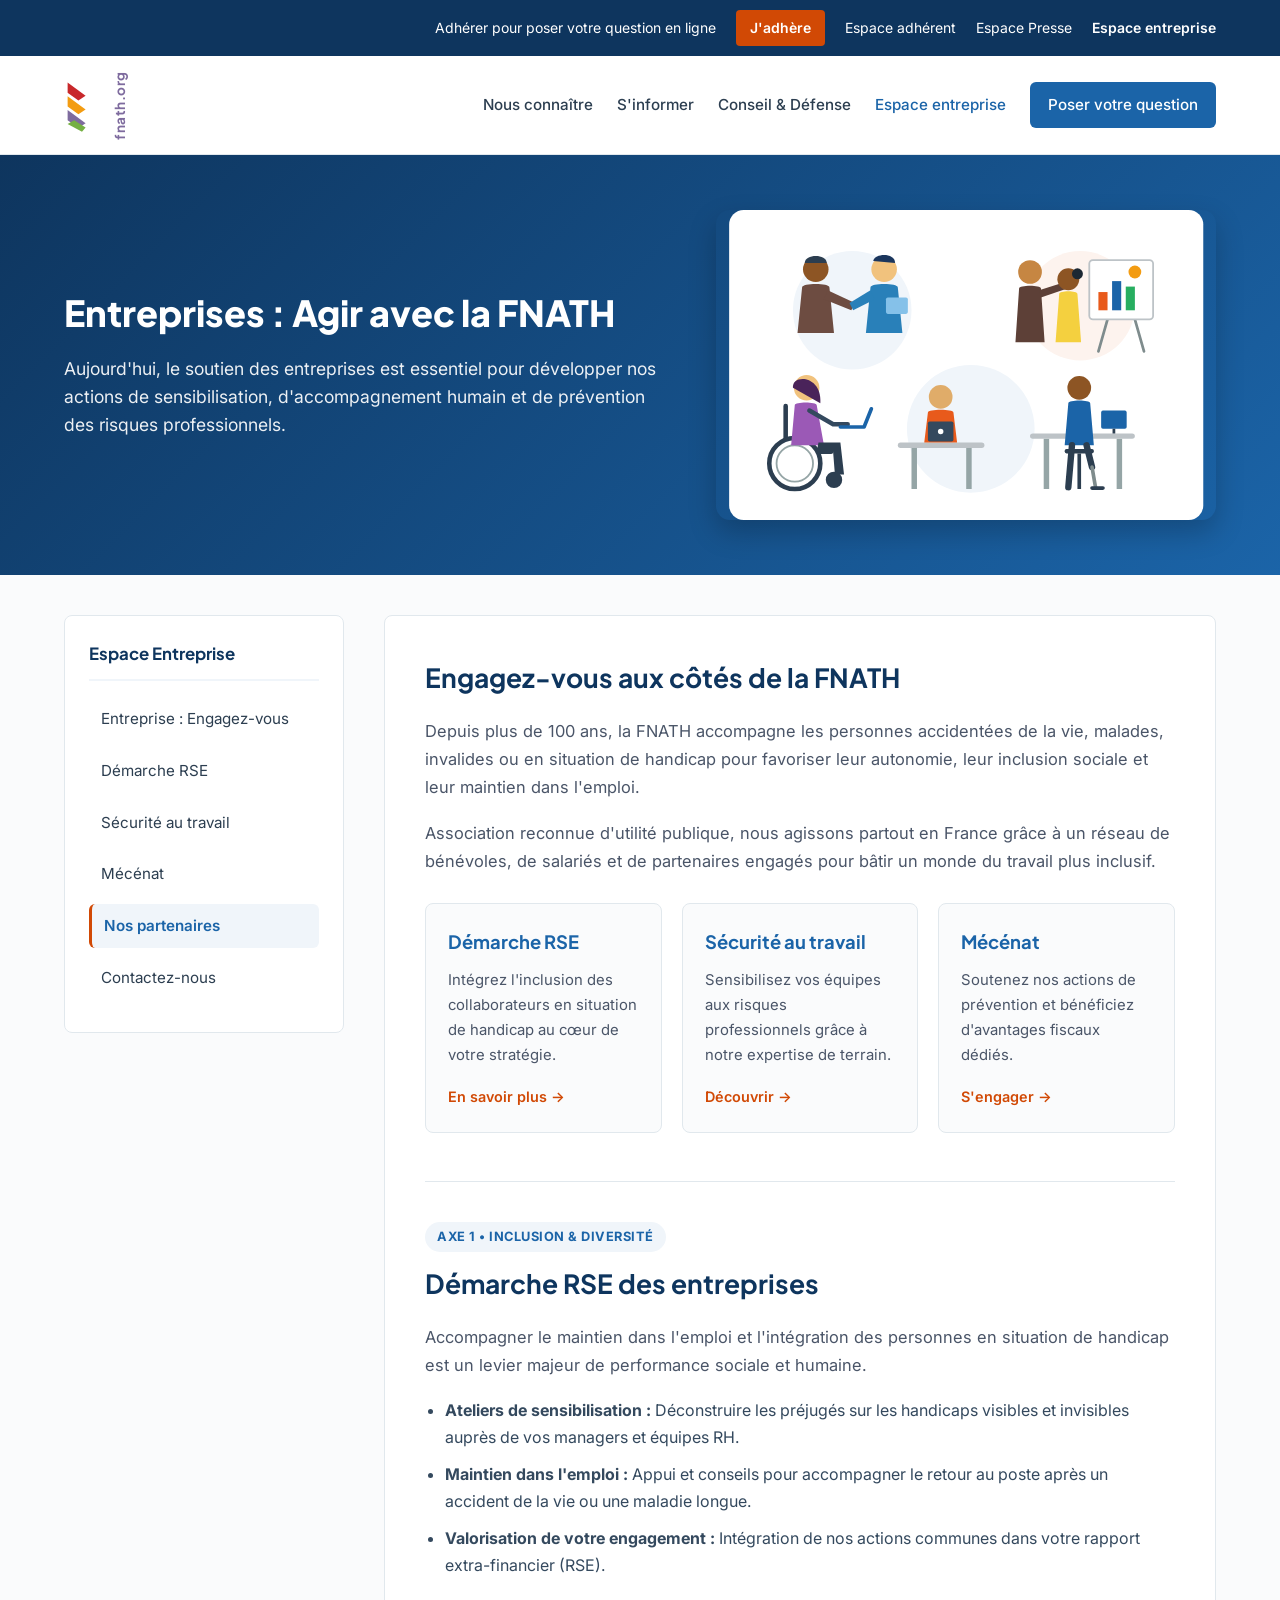
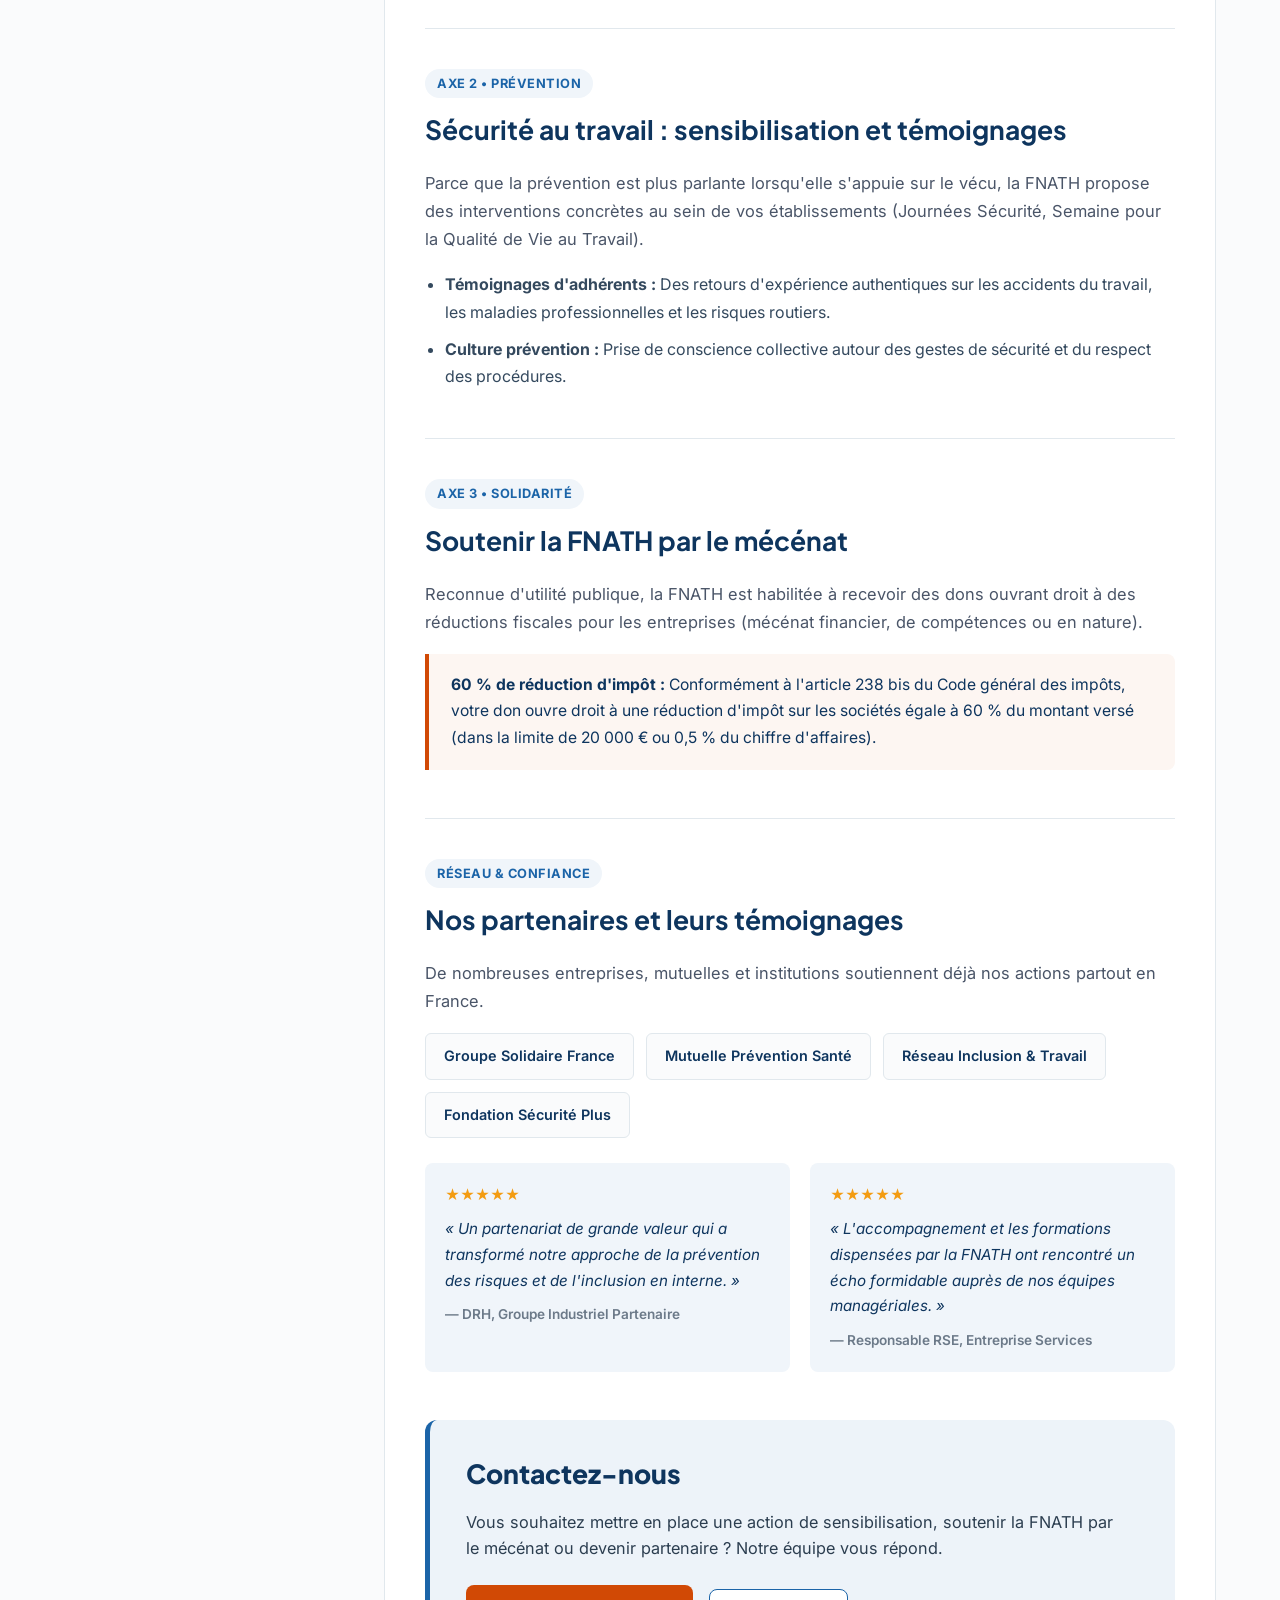
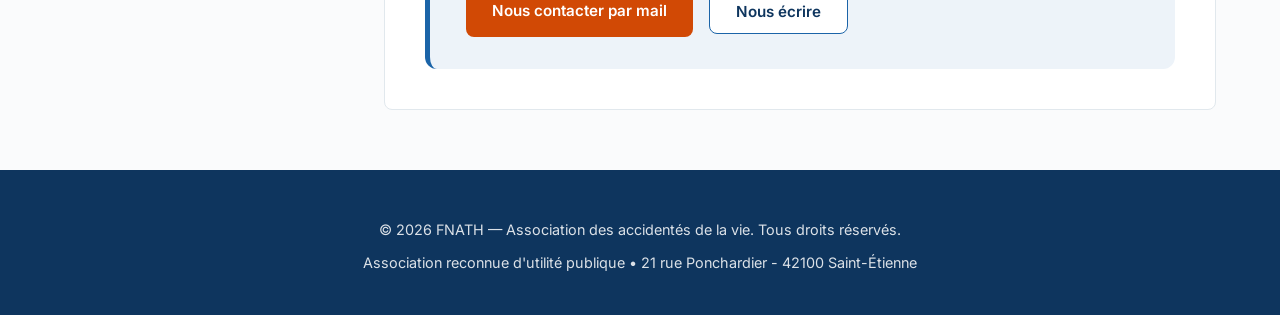
==== commit 157661f1: "Update index.html" ====
--- a/index.html
+++ b/index.html
@@ -48,62 +48,9 @@
         </nav>
     </header>
 
-<!-- LOGO FNATH -->
-<a href="https://www.fnath.org" class="logo-container" aria-label="Accueil FNATH">
-
-    <svg class="logo-fnath"
-         viewBox="0 0 150 290"
-         xmlns="http://www.w3.org/2000/svg"
-         role="img"
-         aria-label="Logo FNATH">
-
-        <!-- Chevron rouge -->
-        <path d="M30 40 L112 75 L112 100 L30 135
-                 L30 111 L88 87 L30 63 Z"
-              fill="#BC2028"
-              stroke="#BC2028"
-              stroke-linejoin="round"/>
-
-        <!-- Chevron orange -->
-        <path d="M112 110 L30 145 L30 170 L112 205
-                 L112 181 L54 157 L112 133 Z"
-              fill="#F6A01A"
-              stroke="#F6A01A"
-              stroke-linejoin="round"/>
-
-        <!-- Chevron violet -->
-        <path d="M30 185 L112 220 L112 245 L30 210 Z"
-              fill="#7C6DB0"
-              stroke="#7C6DB0"
-              stroke-linejoin="round"/>
-
-        <!-- Forme verte -->
-        <path d="M30 252
-                 C48 258 60 270 75 263
-                 L94 251
-                 C108 243 119 258 107 270
-                 L84 285
-                 C71 293 60 288 47 281
-                 L30 273
-                 C20 267 20 249 30 252 Z"
-              fill="#70A844"/>
-
-        <!-- Texte vertical -->
-        <text x="130"
-              y="145"
-              transform="rotate(-90 130 145)"
-              text-anchor="middle"
-              font-family="Arial, sans-serif"
-              font-size="24"
-              font-weight="700"
-              letter-spacing="1"
-              fill="#7C6DB0">
-            fnath.org
-        </text>
-
-    </svg>
-
-</a>
+
+
+        
 
     <!-- Hero Section avec le dessin vectoriel inclusif -->
     <section class="hero-section">
--- a/style.css
+++ b/style.css
@@ -133,6 +133,8 @@
 .btn-question:hover {
     background-color: var(--fnath-dark);
 }
+
+
 
 /* Hero Section */
 .hero-section {
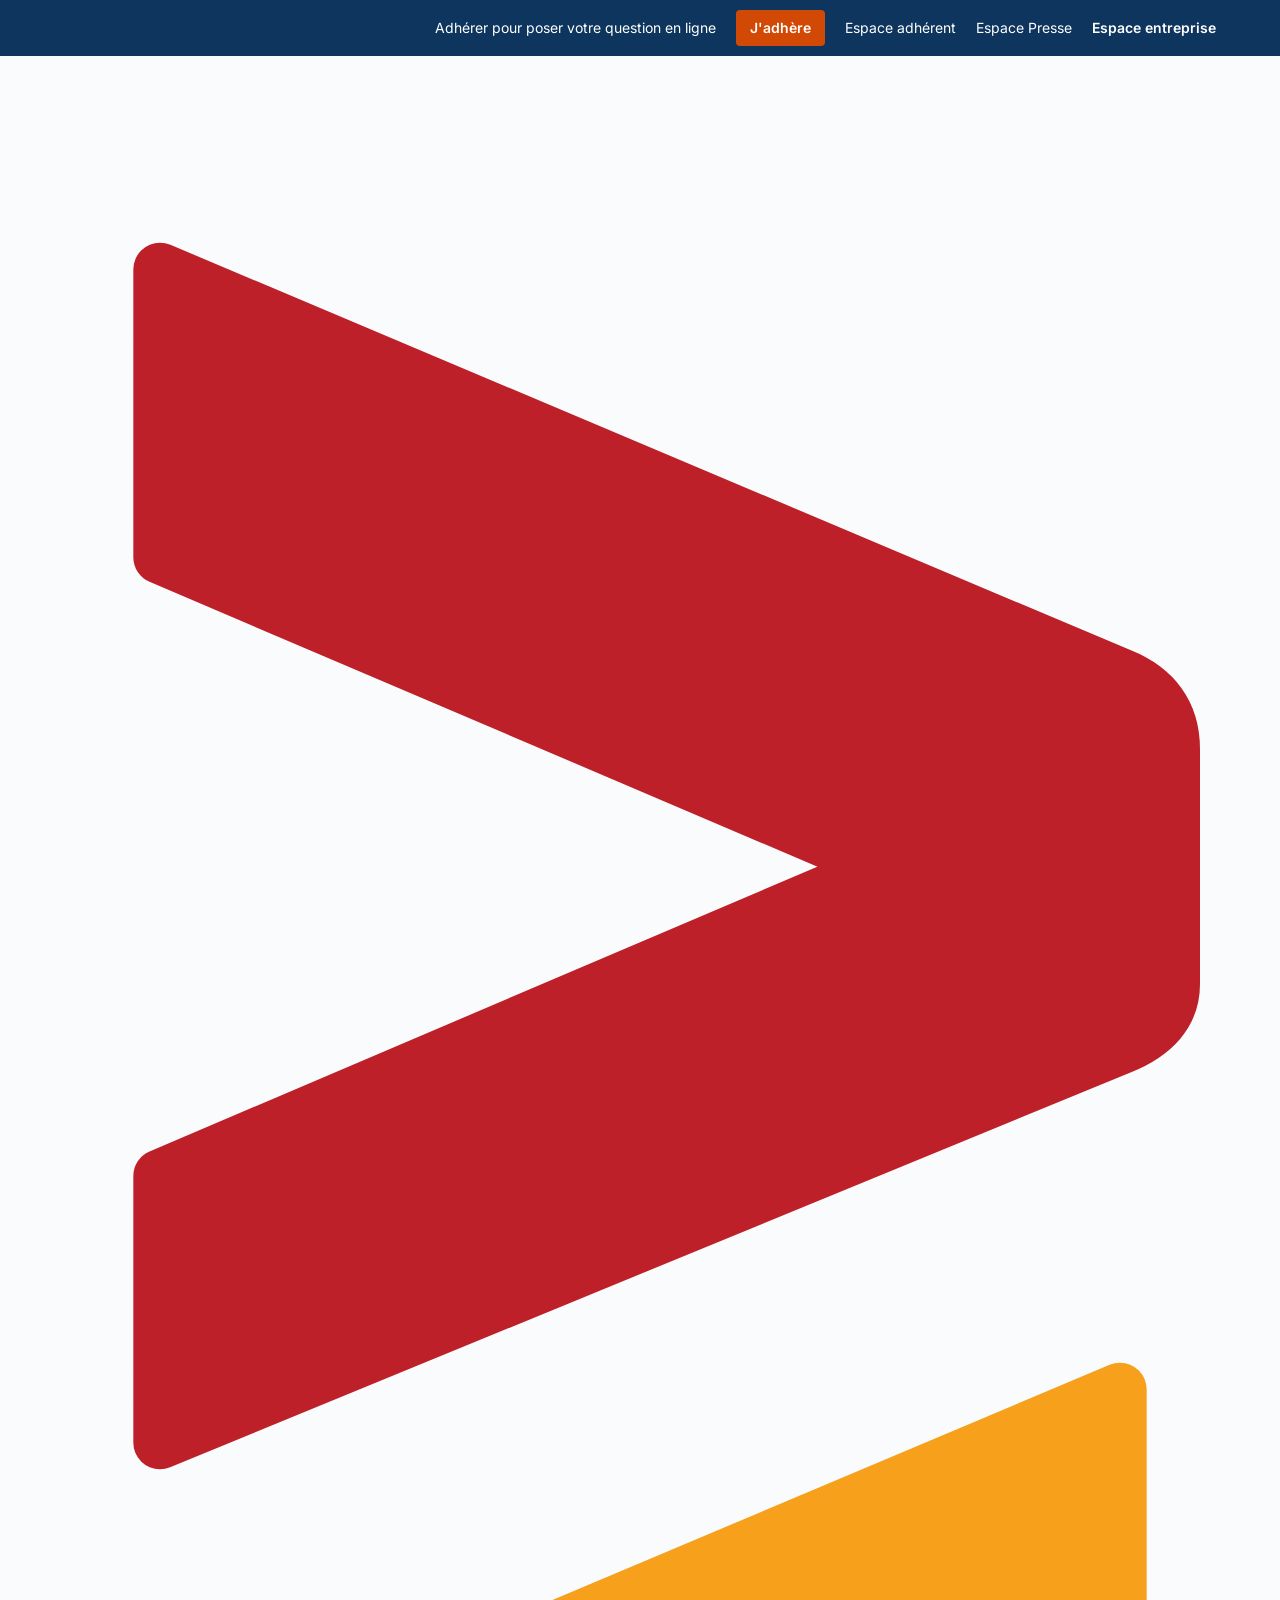
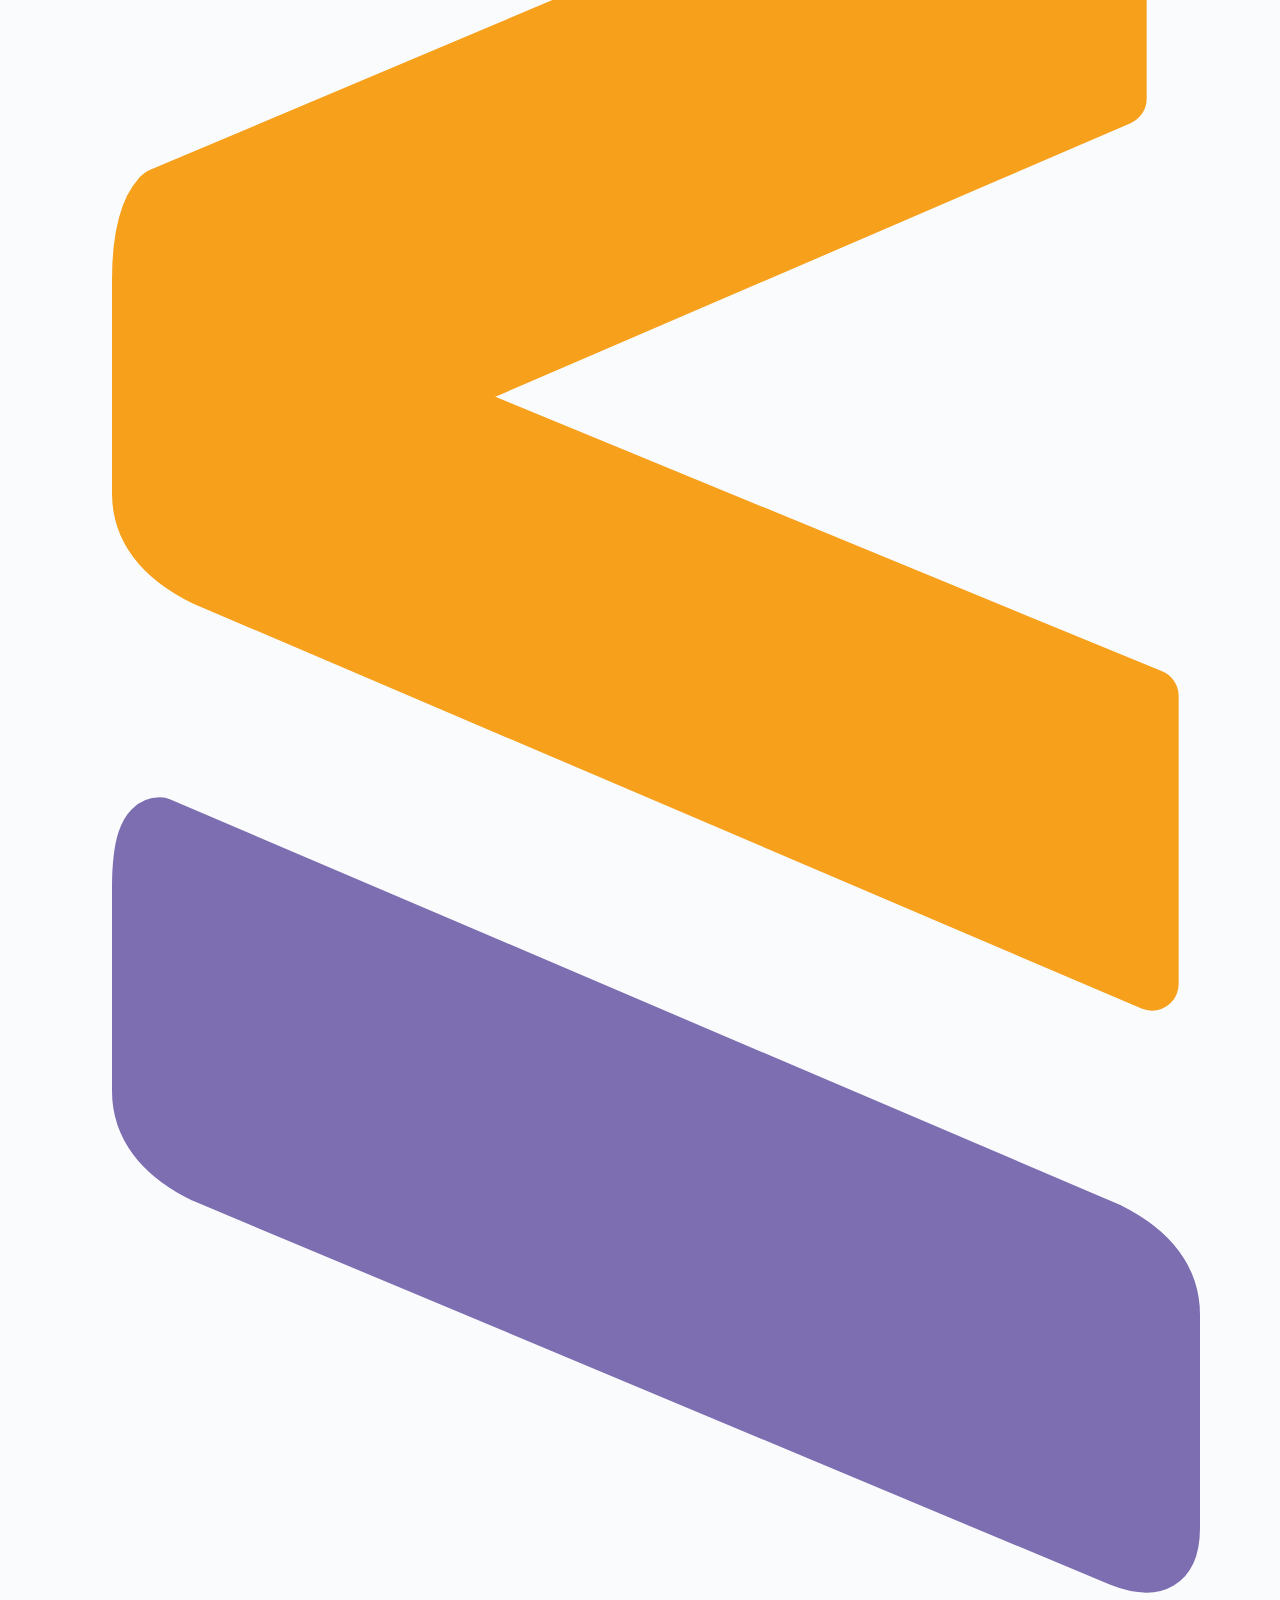
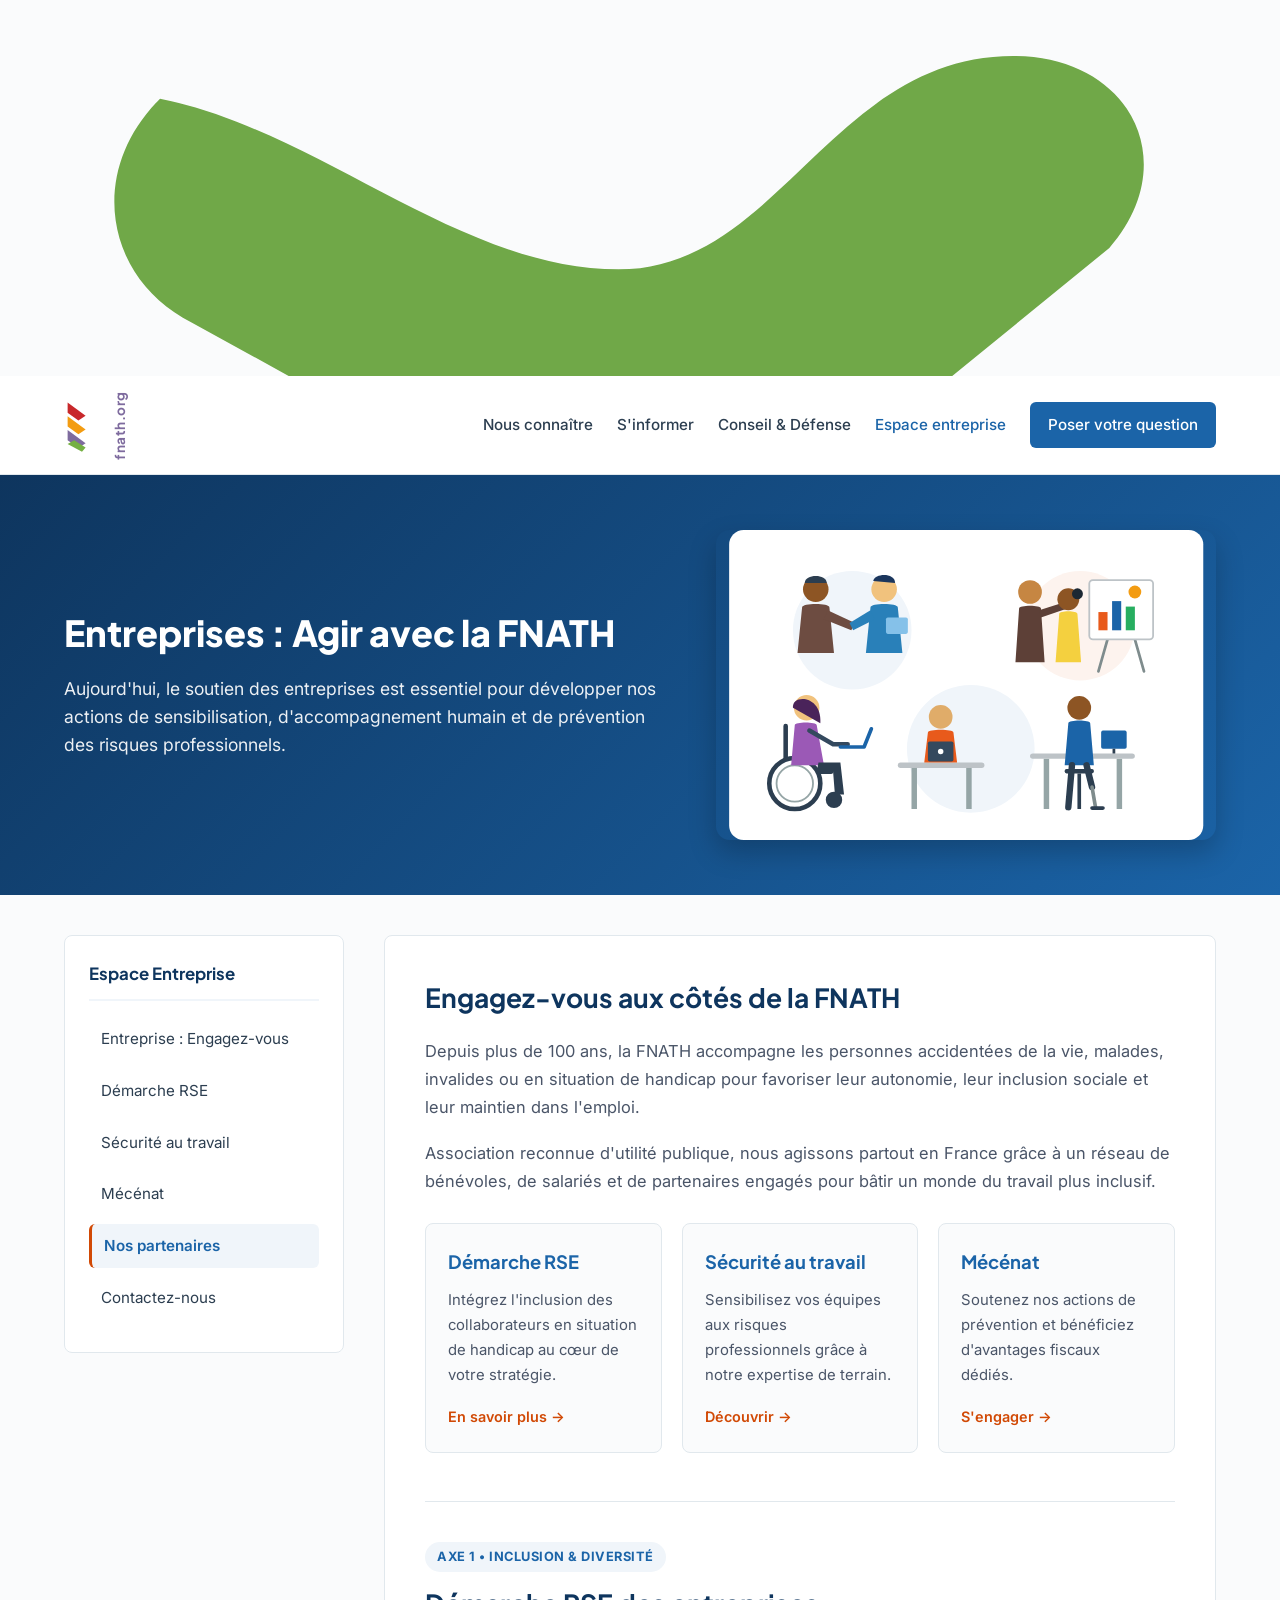
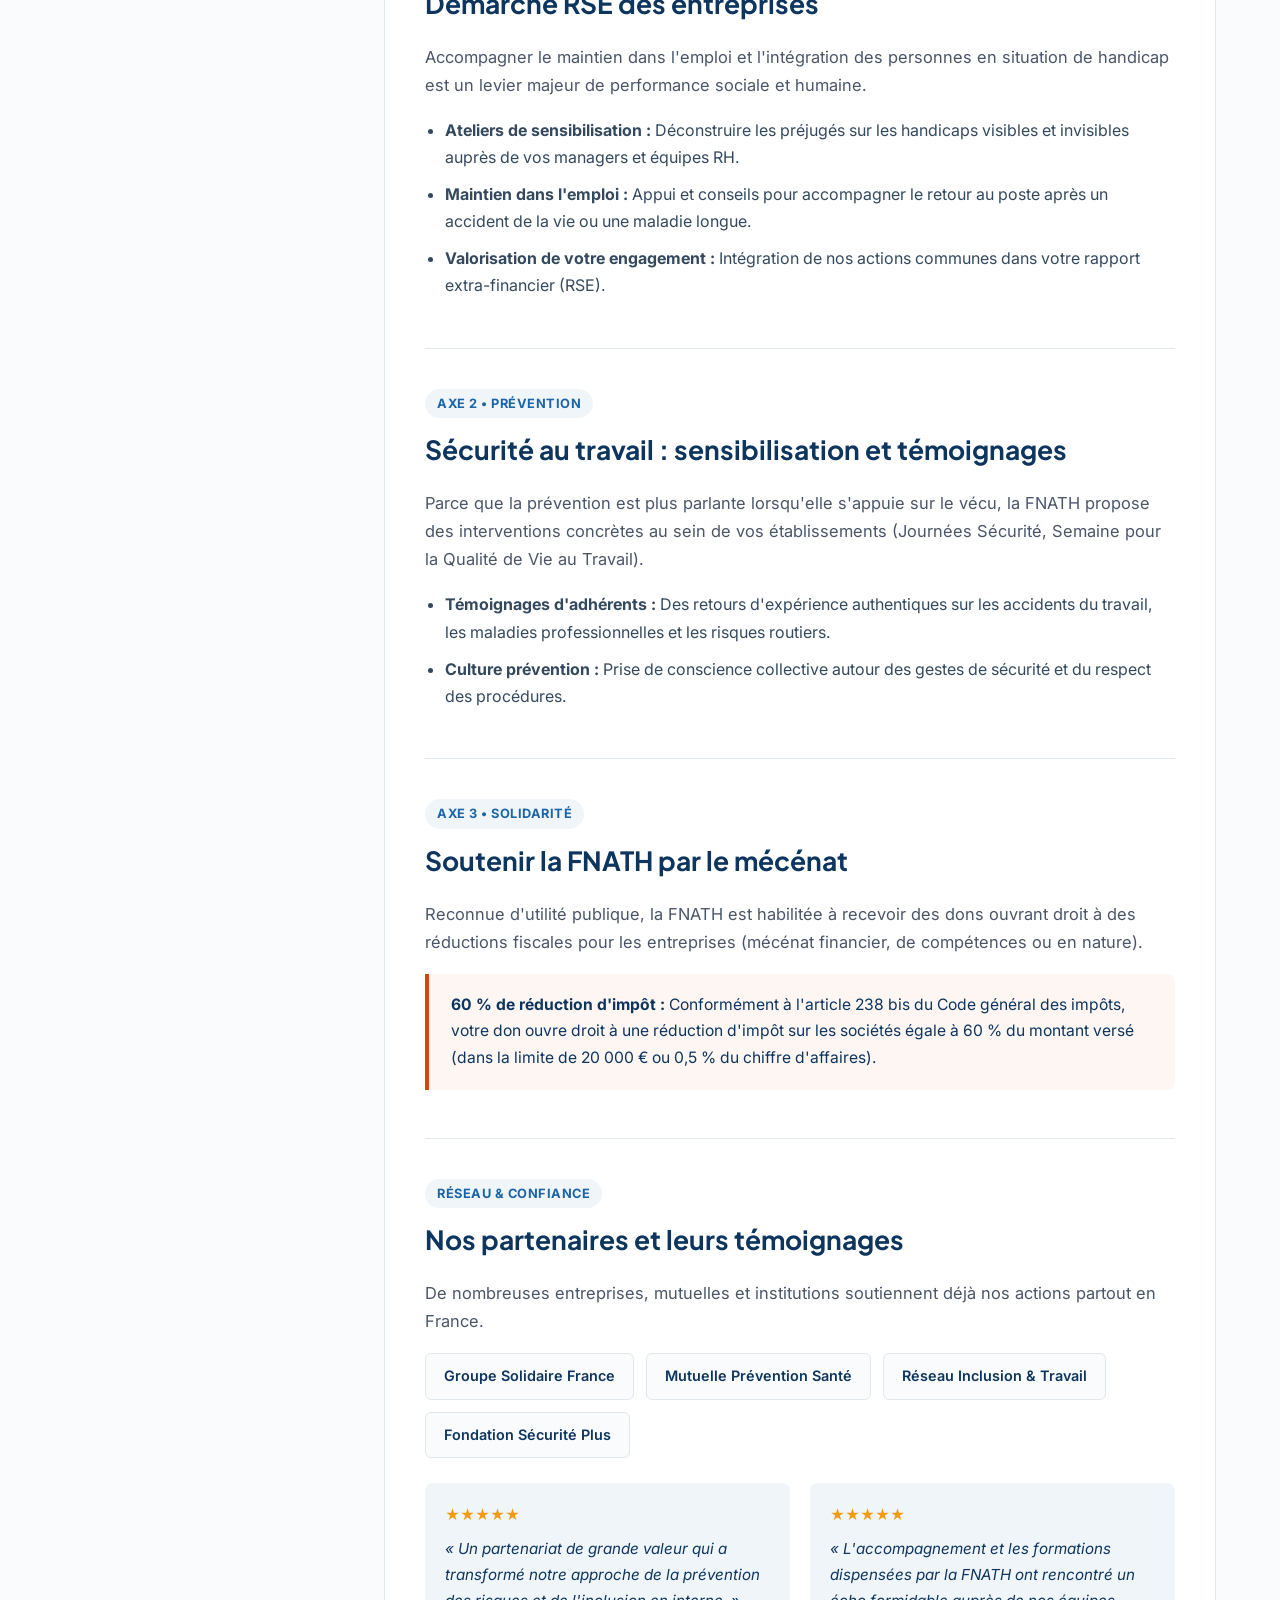
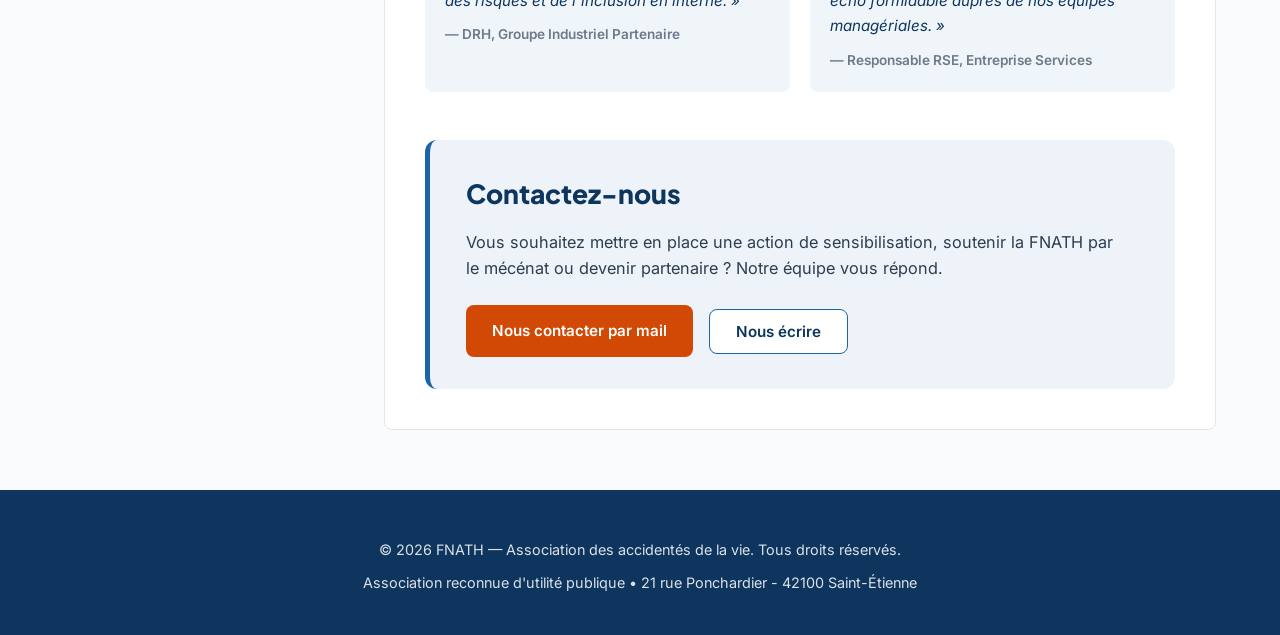
==== commit d9ca17bb: "Update index.html" ====
--- a/index.html
+++ b/index.html
@@ -20,6 +20,70 @@
         <a href="#">Espace Presse</a>
         <a href="#" style="font-weight: 600;">Espace entreprise</a>
     </div>
+
+<!-- LOGO FNATH -->
+<a href="https://www.fnath.org" class="logo-container"
+   aria-label="Accueil FNATH">
+
+  <svg class="logo-fnath"
+       viewBox="0 0 120 330"
+       xmlns="http://www.w3.org/2000/svg"
+       role="img"
+       aria-label="Logo FNATH">
+
+    <!-- Forme rouge -->
+    <path
+      d="M15 20 L105 58 Q110 60 110 65
+         L110 87 Q110 91 105 93
+         L15 130 L15 105 L83 76 L15 47 Z"
+      fill="#BD2028"
+      stroke="#BD2028"
+      stroke-width="5"
+      stroke-linejoin="round"
+    />
+
+    <!-- Forme orange -->
+    <path
+      d="M105 125 L15 163
+         Q13 165 13 171
+         L13 191 Q13 196 19 199
+         L108 237 L108 210
+         L40 182 L105 154 Z"
+      fill="#F6A01C"
+      stroke="#F6A01C"
+      stroke-width="5"
+      stroke-linejoin="round"
+    />
+
+    <!-- Forme violette -->
+    <path
+      d="M15 222
+         Q13 222 13 228
+         L13 247 Q13 252 19 255
+         L105 291 Q110 293 110 288
+         L110 268 Q110 263 104 260 Z"
+      fill="#7D6DB1"
+      stroke="#7D6DB1"
+      stroke-width="5"
+      stroke-linejoin="round"
+    />
+
+    <!-- Forme verte -->
+    <path
+      d="M15 304
+         C30 307 43 320 58 320
+         C73 320 78 300 95 300
+         C106 300 111 310 104 318
+         L77 340
+         C68 347 56 346 47 341
+         L18 325
+         C10 321 8 311 15 304 Z"
+      fill="#70A848"
+    />
+
+  </svg>
+
+</a>
 
     <!-- Main Header -->
     <header class="main-header">
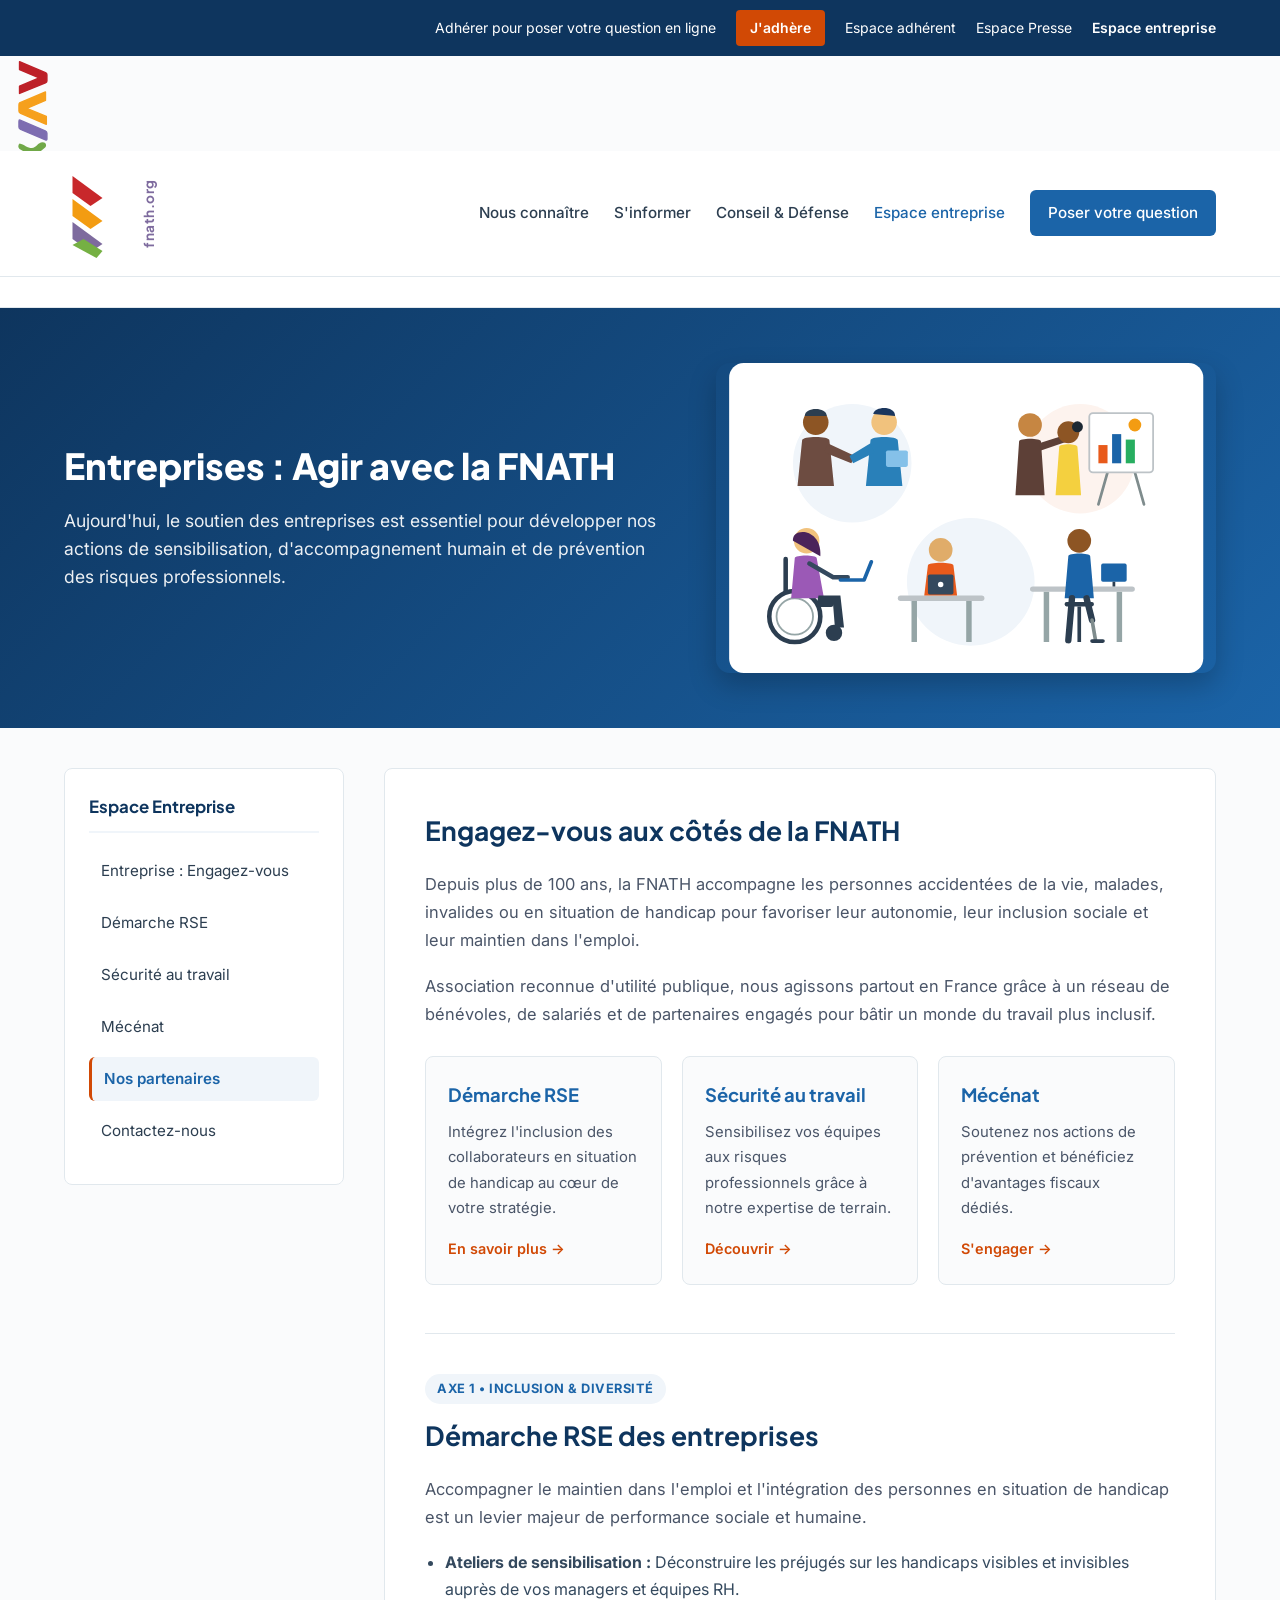
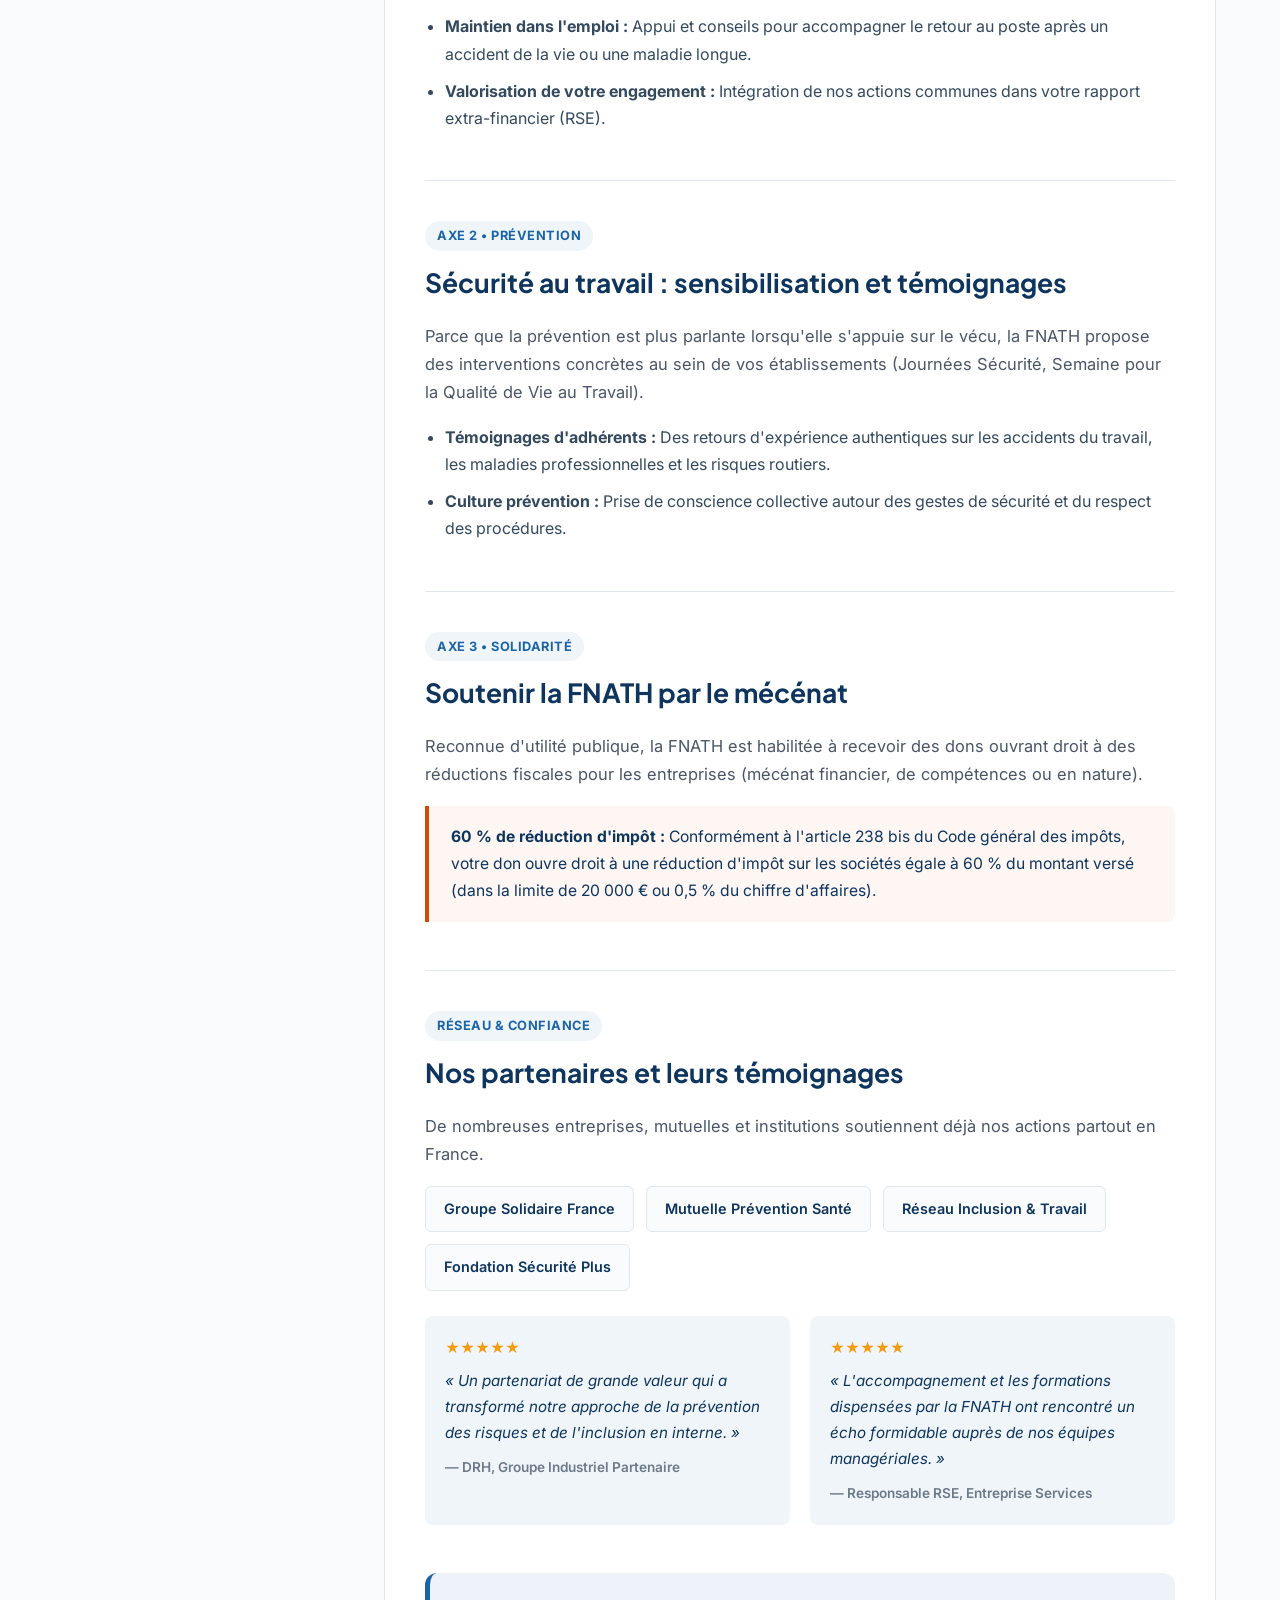
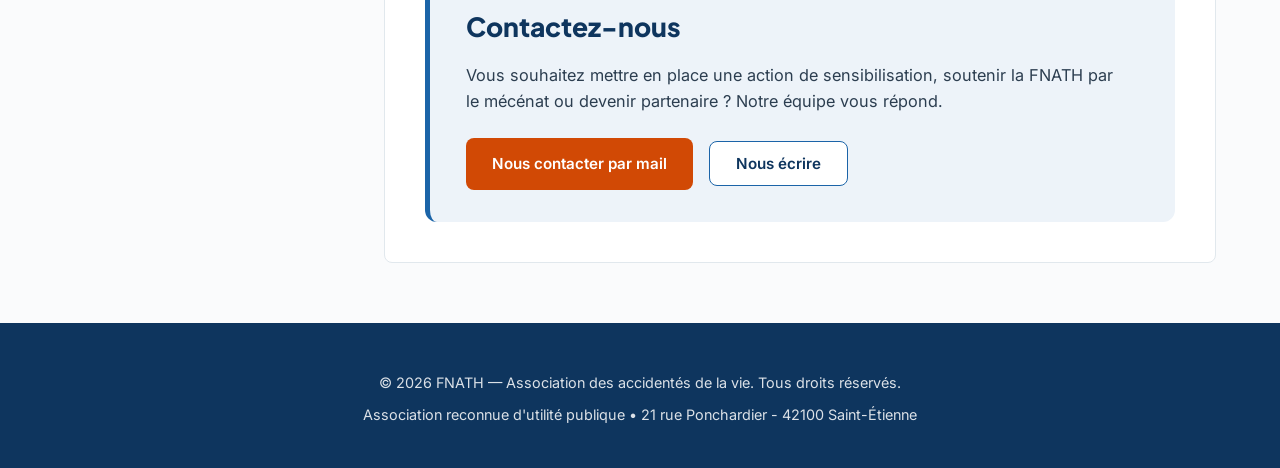
==== commit 94ce0e60: "Update index.html" ====
--- a/index.html
+++ b/index.html
@@ -111,7 +111,17 @@
             <a href="#" class="btn-question">Poser votre question</a>
         </nav>
     </header>
-
+<header class="main-header">
+
+    <a href="https://www.fnath.org" class="logo-container">
+        <!-- Ton SVG du logo FNATH ici -->
+    </a>
+
+    <nav class="main-nav">
+        <!-- Tes liens de navigation ici -->
+    </nav>
+
+</header>
 
 
         
--- a/style.css
+++ b/style.css
@@ -60,6 +60,27 @@
     padding: 6px 14px;
     border-radius: 4px;
     font-weight: 600;
+}
+
+/* LOGO FNATH */
+
+.logo-container {
+    display: flex;
+    align-items: center;
+    text-decoration: none;
+}
+
+.logo-fnath {
+    width: 110px;
+    height: auto;
+    display: block;
+}
+
+/* Version téléphone */
+@media (max-width: 768px) {
+    .logo-fnath {
+        width: 75px;
+    }
 }
 
 /* Main Header */
@@ -530,3 +551,63 @@
         grid-template-columns: 1fr;
     }
 }
+
+/* EN-TÊTE : logo à gauche, menu à droite */
+
+.main-header {
+    display: flex;
+    align-items: center;
+    justify-content: space-between;
+    padding: 15px 5%;
+    gap: 30px;
+}
+
+/* Conteneur du logo */
+.logo-container {
+    display: flex;
+    align-items: center;
+    justify-content: flex-start;
+    flex-shrink: 0;
+    width: 75px;
+}
+
+/* Taille du logo SVG */
+.logo-container svg,
+.logo-fnath {
+    width: 65px !important;
+    height: 95px !important;
+    max-width: 65px;
+    max-height: 95px;
+    display: block;
+}
+
+/* Menu de navigation à droite */
+.main-nav {
+    display: flex;
+    align-items: center;
+    justify-content: flex-end;
+    gap: 25px;
+    flex-wrap: wrap;
+}
+
+/* Adaptation téléphone */
+@media (max-width: 768px) {
+    .main-header {
+        padding: 12px 20px;
+        gap: 15px;
+    }
+
+    .logo-container {
+        width: 55px;
+    }
+
+    .logo-container svg,
+    .logo-fnath {
+        width: 45px !important;
+        height: 65px !important;
+    }
+
+    .main-nav {
+        gap: 12px;
+    }
+}
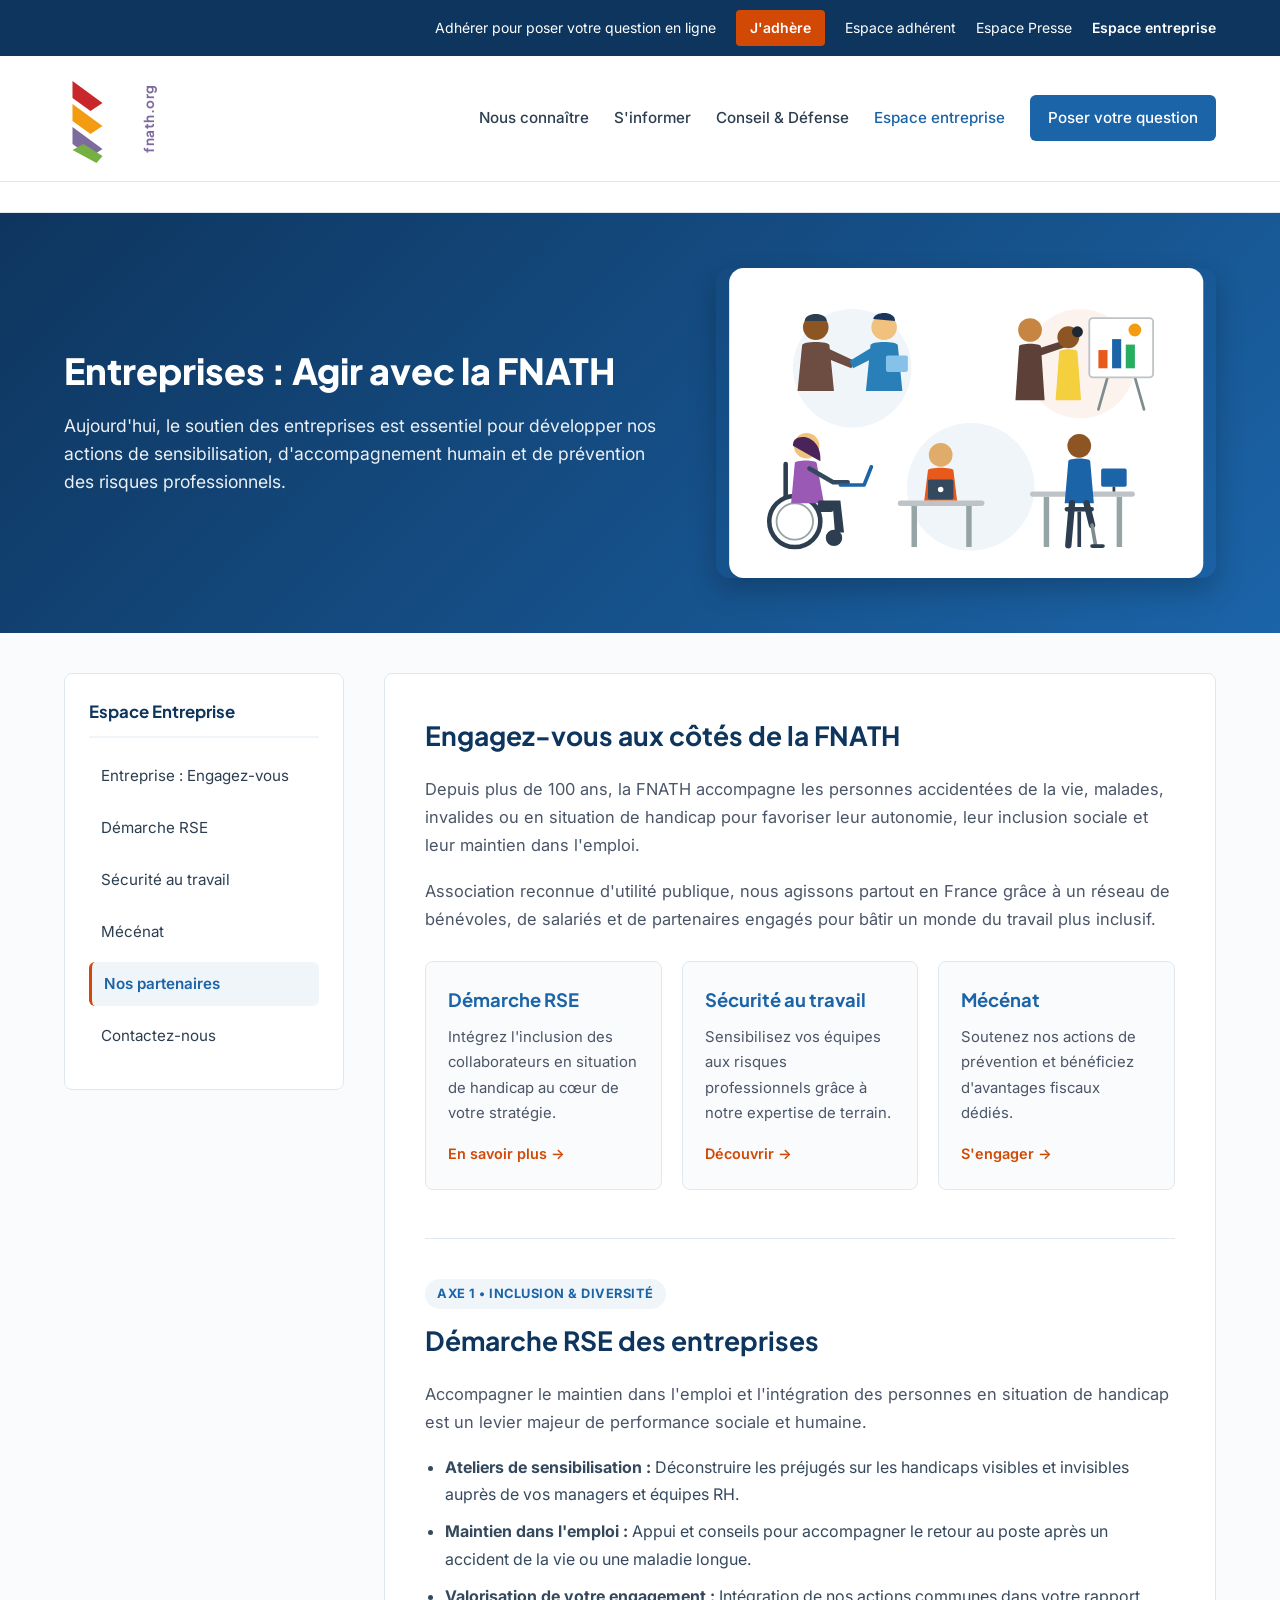
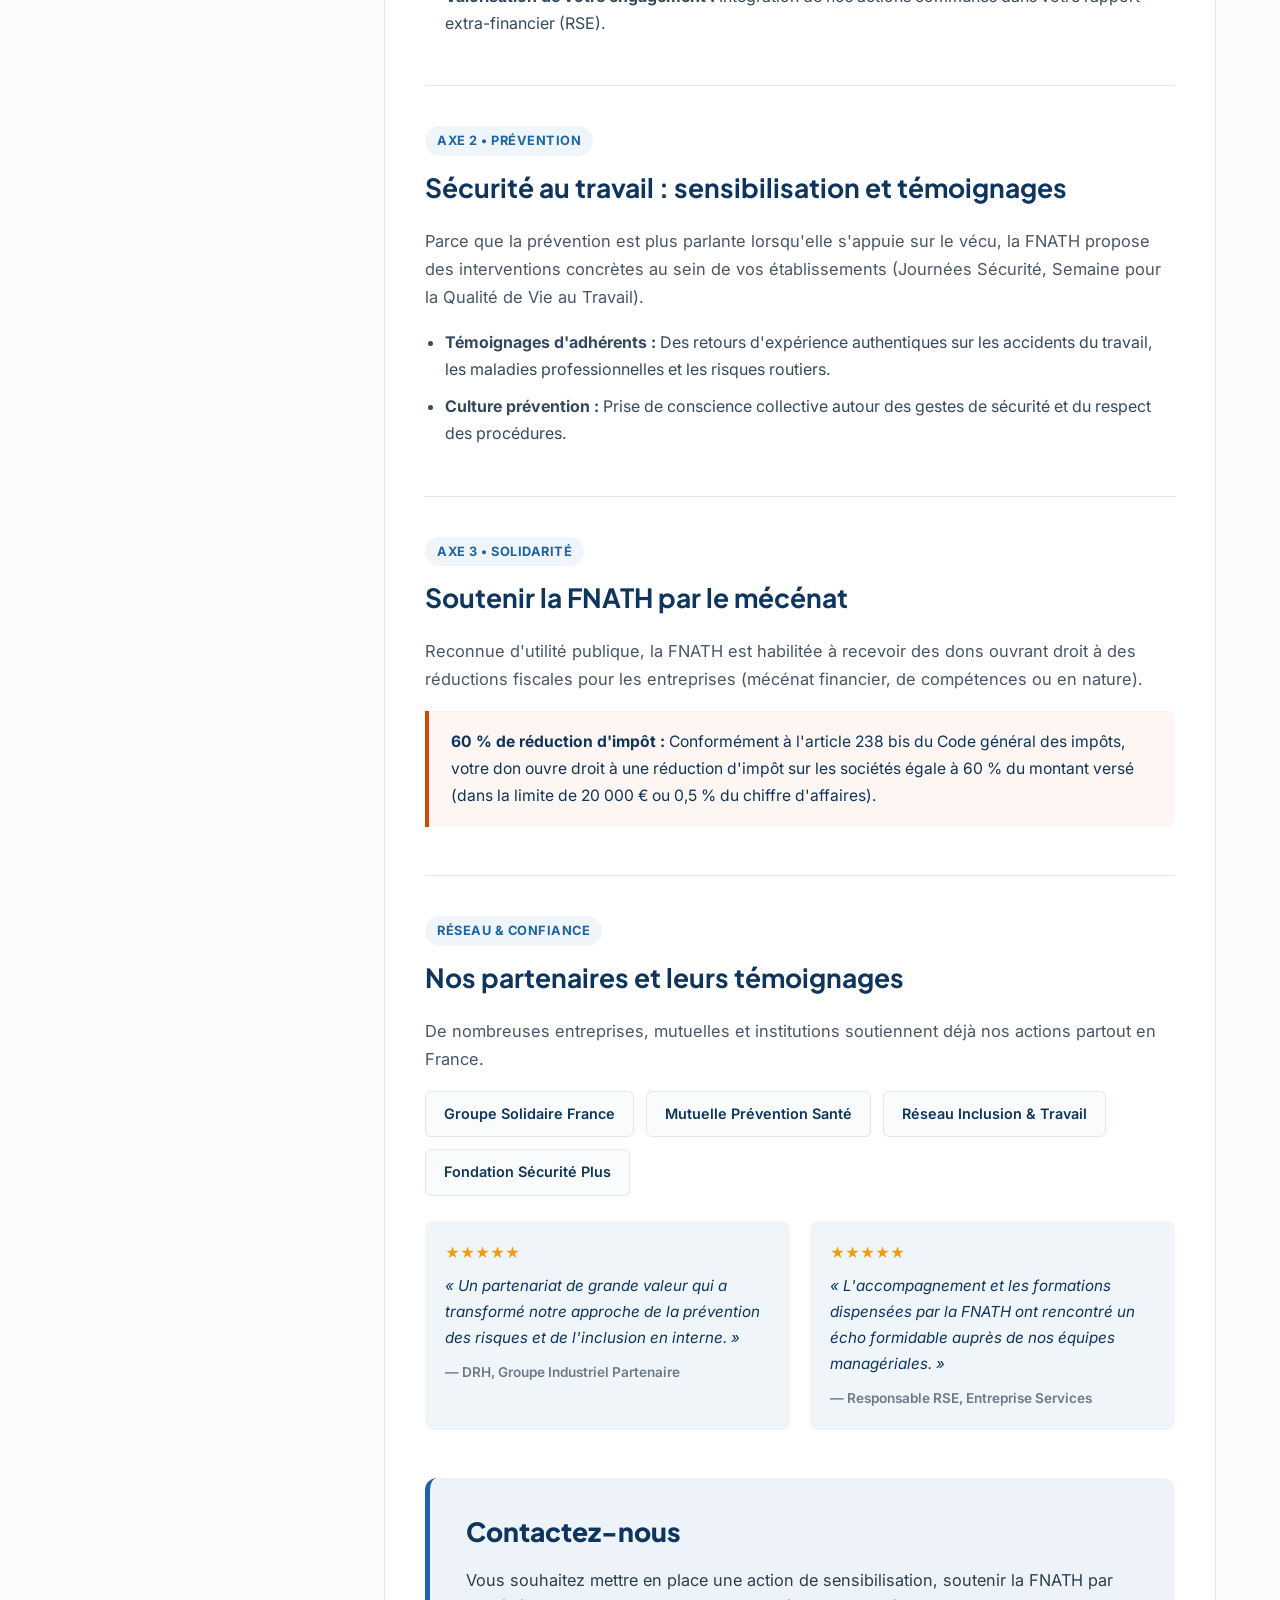
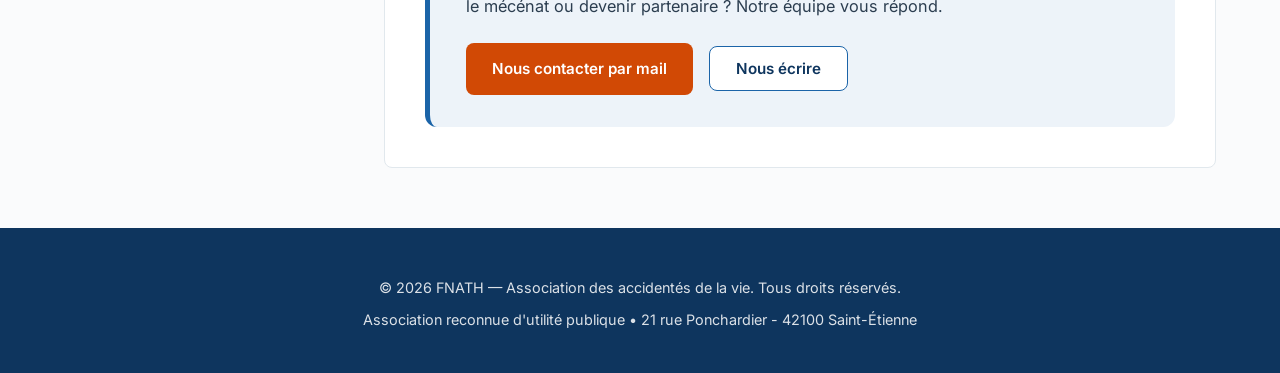
==== commit b78aa684: "Update index.html" ====
--- a/index.html
+++ b/index.html
@@ -21,69 +21,6 @@
         <a href="#" style="font-weight: 600;">Espace entreprise</a>
     </div>
 
-<!-- LOGO FNATH -->
-<a href="https://www.fnath.org" class="logo-container"
-   aria-label="Accueil FNATH">
-
-  <svg class="logo-fnath"
-       viewBox="0 0 120 330"
-       xmlns="http://www.w3.org/2000/svg"
-       role="img"
-       aria-label="Logo FNATH">
-
-    <!-- Forme rouge -->
-    <path
-      d="M15 20 L105 58 Q110 60 110 65
-         L110 87 Q110 91 105 93
-         L15 130 L15 105 L83 76 L15 47 Z"
-      fill="#BD2028"
-      stroke="#BD2028"
-      stroke-width="5"
-      stroke-linejoin="round"
-    />
-
-    <!-- Forme orange -->
-    <path
-      d="M105 125 L15 163
-         Q13 165 13 171
-         L13 191 Q13 196 19 199
-         L108 237 L108 210
-         L40 182 L105 154 Z"
-      fill="#F6A01C"
-      stroke="#F6A01C"
-      stroke-width="5"
-      stroke-linejoin="round"
-    />
-
-    <!-- Forme violette -->
-    <path
-      d="M15 222
-         Q13 222 13 228
-         L13 247 Q13 252 19 255
-         L105 291 Q110 293 110 288
-         L110 268 Q110 263 104 260 Z"
-      fill="#7D6DB1"
-      stroke="#7D6DB1"
-      stroke-width="5"
-      stroke-linejoin="round"
-    />
-
-    <!-- Forme verte -->
-    <path
-      d="M15 304
-         C30 307 43 320 58 320
-         C73 320 78 300 95 300
-         C106 300 111 310 104 318
-         L77 340
-         C68 347 56 346 47 341
-         L18 325
-         C10 321 8 311 15 304 Z"
-      fill="#70A848"
-    />
-
-  </svg>
-
-</a>
 
     <!-- Main Header -->
     <header class="main-header">
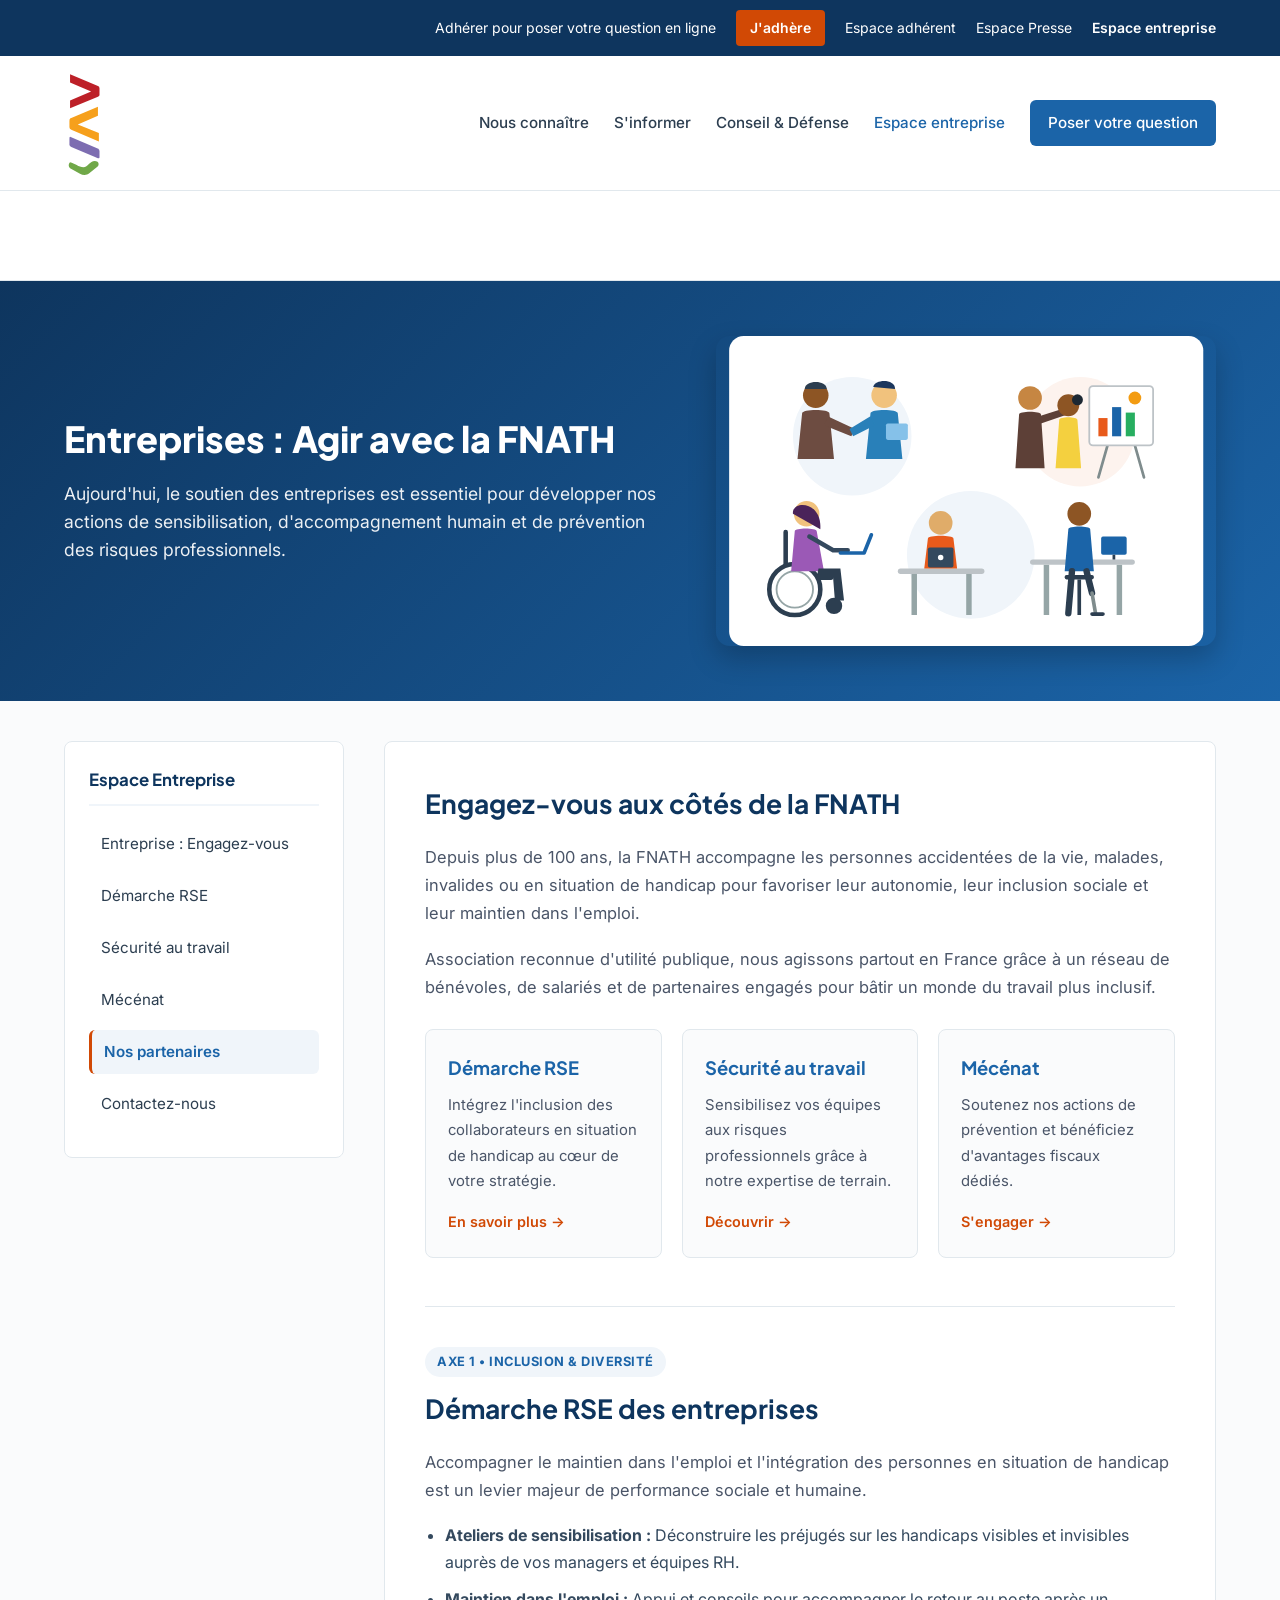
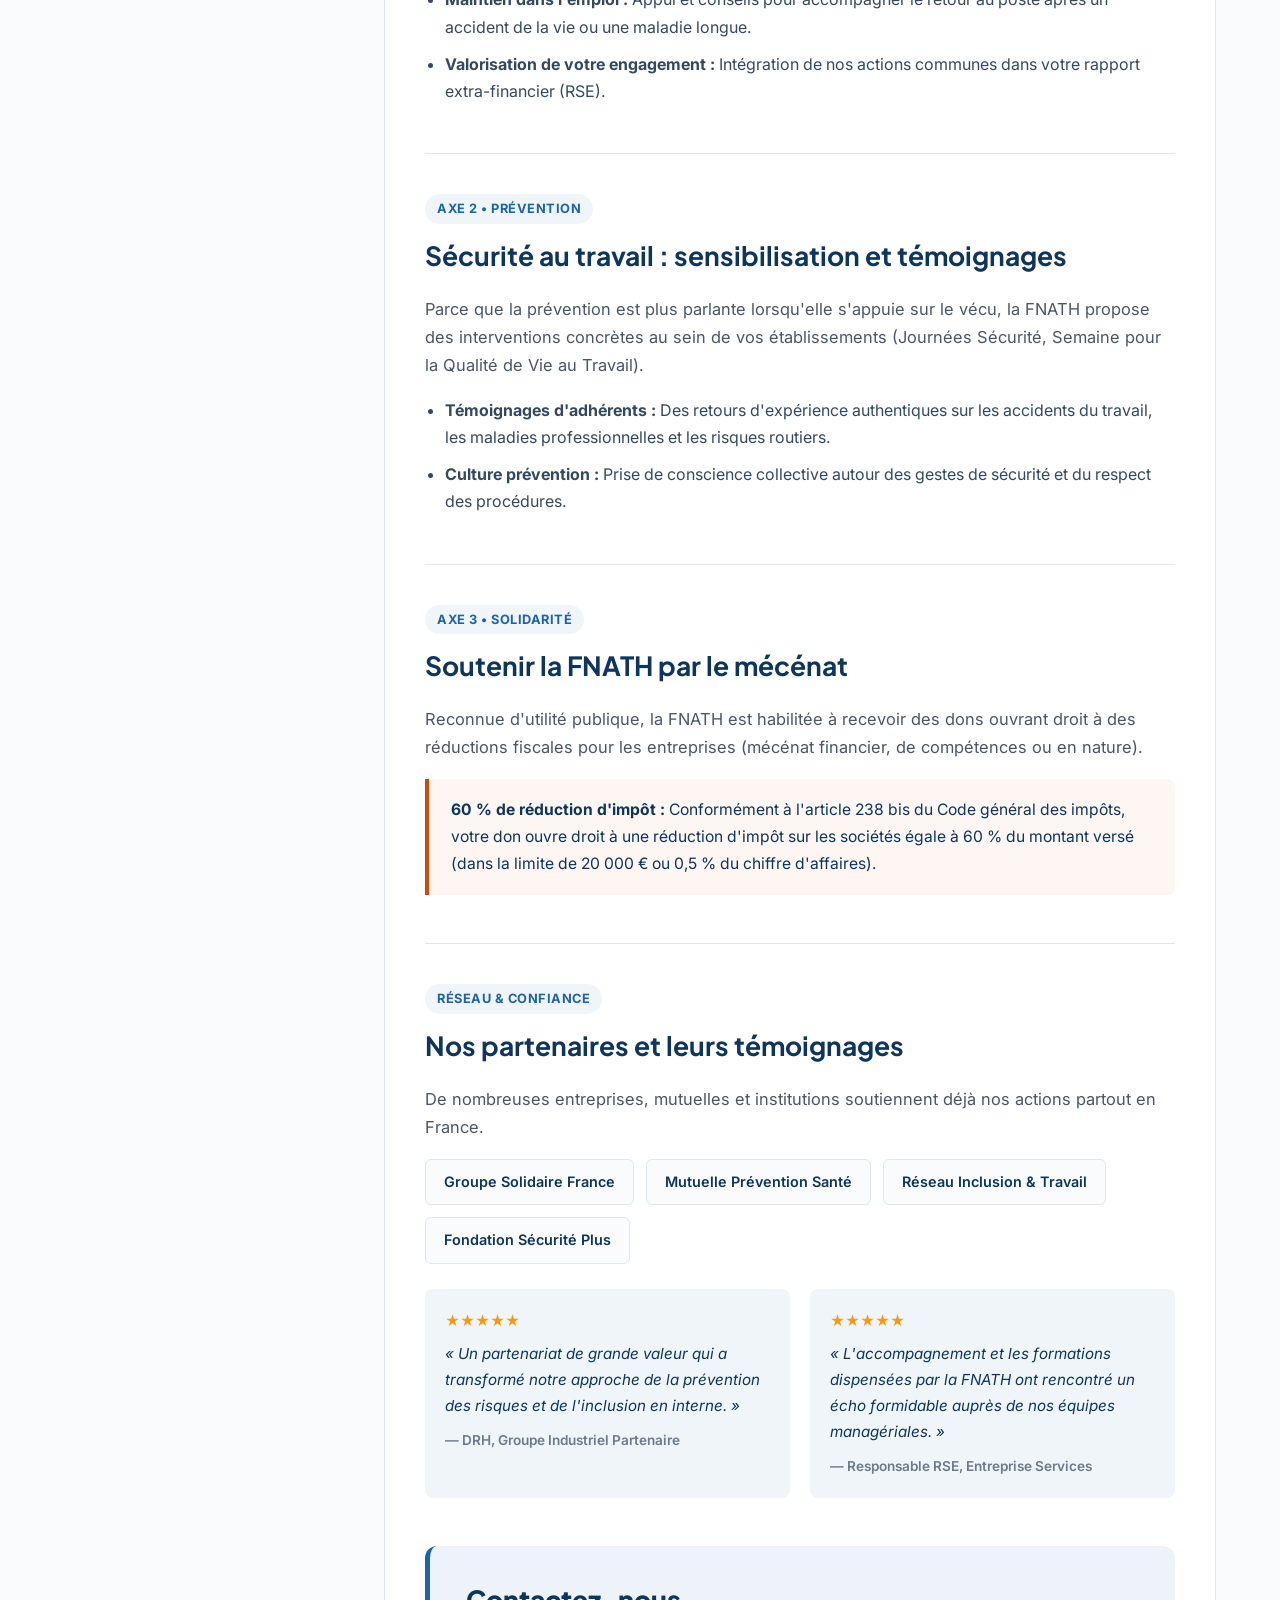
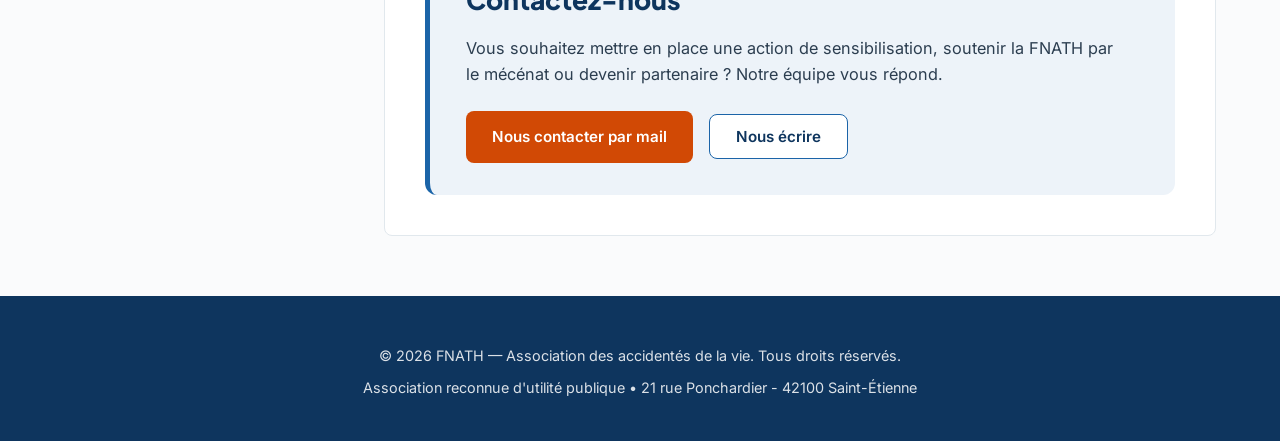
==== commit 88eba174: "Update index.html" ====
--- a/index.html
+++ b/index.html
@@ -24,22 +24,54 @@
 
     <!-- Main Header -->
     <header class="main-header">
-        <a href="https://www.fnath.org" class="logo-container">
-            <div class="logo-svg-vrai" style="display: flex; align-items: center; gap: 8px;">
-                <!-- Logo officiel vectoriel FNATH (Chevrons empilés + fnath.org) -->
-                <svg width="36" height="58" viewBox="0 0 60 95" fill="none" xmlns="http://www.w3.org/2000/svg">
-                    <!-- Chevron 1 : Rouge -->
-                    <path d="M6 10 L36 32 L24 40 L6 27 Z" fill="#C8282B"/>
-                    <!-- Chevron 2 : Orange -->
-                    <path d="M6 33 L36 55 L24 63 L6 50 Z" fill="#F39C12"/>
-                    <!-- Chevron 3 : Violet -->
-                    <path d="M6 56 L36 78 L24 86 L6 73 Z" fill="#7E6B9E"/>
-                    <!-- Chevron 4 : Vert -->
-                    <path d="M6 79 L30 92 L36 85 L17 73 Z" fill="#75B043"/>
-                </svg>
-                <span style="writing-mode: vertical-rl; transform: rotate(180deg); font-family: 'Plus Jakarta Sans', sans-serif; font-weight: 700; font-size: 0.85rem; color: #7E6B9E; letter-spacing: 0.5px;">fnath.org</span>
-            </div>
-        </a>
+        
+<!-- LOGO FNATH -->
+<a href="https://www.fnath.org" class="logo-container">
+
+    <svg
+        xmlns="http://www.w3.org/2000/svg"
+        viewBox="0 0 120 355"
+        width="45"
+        height="125"
+        style="width:45px; height:125px; max-width:45px; display:block; flex-shrink:0;"
+        role="img"
+        aria-label="Logo FNATH">
+
+        <!-- ROUGE -->
+        <path
+            d="M15 20 L105 58 Q110 60 110 65
+               L110 87 Q110 91 105 93
+               L15 130 L15 105 L83 76 L15 47 Z"
+            fill="#BD2028"/>
+
+        <!-- ORANGE -->
+        <path
+            d="M105 125 L15 163 Q13 165 13 171
+               L13 191 Q13 196 19 199
+               L108 237 L108 210 L40 182 L105 154 Z"
+            fill="#F6A01C"/>
+
+        <!-- VIOLET -->
+        <path
+            d="M15 222 Q13 222 13 228
+               L13 247 Q13 252 19 255
+               L105 291 Q110 293 110 288
+               L110 268 Q110 263 104 260 Z"
+            fill="#7D6DB1"/>
+
+        <!-- VERT -->
+        <path
+            d="M15 304 C30 307 43 320 58 320
+               C73 320 78 300 95 300
+               C106 300 111 310 104 318
+               L77 340 C68 347 56 346 47 341
+               L18 325 C10 321 8 311 15 304 Z"
+            fill="#70A848"/>
+
+    </svg>
+
+</a>
+
         <nav class="main-nav">
             <a href="#">Nous connaître</a>
             <a href="#">S'informer</a>
--- a/style.css
+++ b/style.css
@@ -62,26 +62,6 @@
     font-weight: 600;
 }
 
-/* LOGO FNATH */
-
-.logo-container {
-    display: flex;
-    align-items: center;
-    text-decoration: none;
-}
-
-.logo-fnath {
-    width: 110px;
-    height: auto;
-    display: block;
-}
-
-/* Version téléphone */
-@media (max-width: 768px) {
-    .logo-fnath {
-        width: 75px;
-    }
-}
 
 /* Main Header */
 .main-header {
@@ -552,62 +532,46 @@
     }
 }
 
-/* EN-TÊTE : logo à gauche, menu à droite */
+
+/* LOGO FNATH PETIT ET À GAUCHE */
 
 .main-header {
     display: flex;
     align-items: center;
     justify-content: space-between;
-    padding: 15px 5%;
-    gap: 30px;
-}
-
-/* Conteneur du logo */
+    padding: 12px 5%;
+    min-height: 90px;
+}
+
 .logo-container {
     display: flex;
     align-items: center;
     justify-content: flex-start;
+    width: 55px;
     flex-shrink: 0;
-    width: 75px;
-}
-
-/* Taille du logo SVG */
-.logo-container svg,
-.logo-fnath {
-    width: 65px !important;
-    height: 95px !important;
-    max-width: 65px;
-    max-height: 95px;
+    margin: 0;
+    padding: 0;
+}
+
+.logo-container svg {
     display: block;
-}
-
-/* Menu de navigation à droite */
+    width: 40px !important;
+    height: 110px !important;
+    max-width: 40px !important;
+    max-height: 110px !important;
+    flex-shrink: 0;
+}
+
 .main-nav {
     display: flex;
     align-items: center;
-    justify-content: flex-end;
     gap: 25px;
-    flex-wrap: wrap;
-}
-
-/* Adaptation téléphone */
+    margin-left: auto;
+}
+
 @media (max-width: 768px) {
-    .main-header {
-        padding: 12px 20px;
-        gap: 15px;
+    .logo-container svg {
+        width: 30px !important;
+        height: 83px !important;
     }
-
-    .logo-container {
-        width: 55px;
-    }
-
-    .logo-container svg,
-    .logo-fnath {
-        width: 45px !important;
-        height: 65px !important;
-    }
-
-    .main-nav {
-        gap: 12px;
-    }
-}
+}
